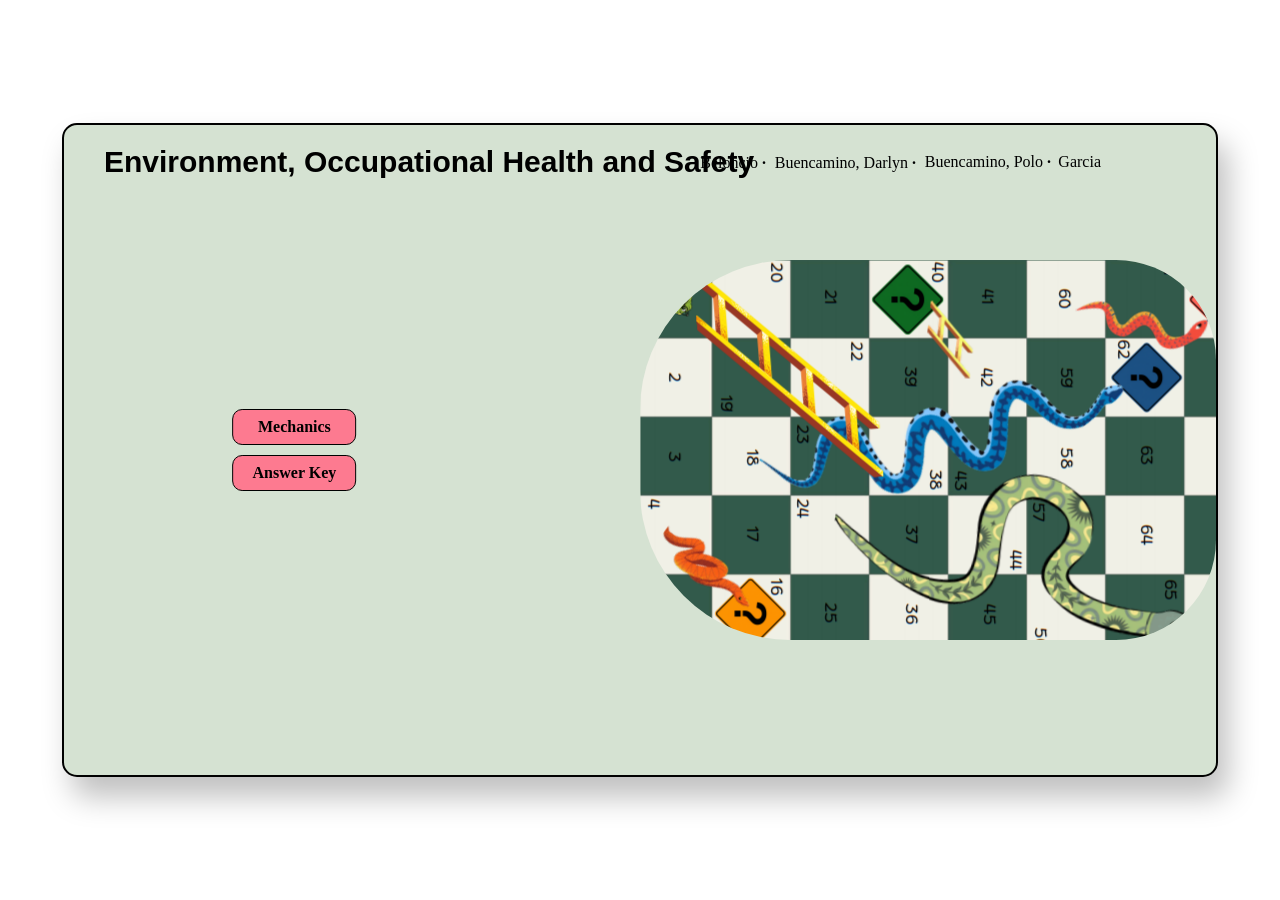
==== index.html @ 14db0fd2 "Add files via upload" ====
<!DOCTYPE html>
<html lang="en">
<head>
    <meta charset="UTF-8">
    <meta name="viewport" content="width=device-width, initial-scale=1.0">
    <title>Landing page</title>

    <link rel="stylesheet" href="landing-page-style.css">
</head>

<body>

    <div class="landing-box">

        <h1 class="subj-name">
            Environment, Occupational Health and Safety
        </h1>

        <P class="name1">
            Beloncio <b>&#183;</b>
        </P>

        <p class="name2">
            Buencamino, Darlyn <b>&#183;</b>
        </p>
        <p class="name3">
            Buencamino, Polo <b>&#183;</b>
        </p>
        <p class="name4">
            Garcia
        </p>

        <div class="image">
            <img src="images/snake-ladder-pic.png" alt="bg-pic">
        </div>

        <div class="buttons">

            <a href="mechanics-page.html" class="mechanics-button">
                Mechanics
            </a>

            <a href="answer-key.html" class="answer-key-button">
                Answer Key
            </a>

        </div>

    </div>

</body>
</html>
---- landing-page-style.css ----
body {
    display: flex;
    align-items: center;
    justify-content: center;
    min-height: 100vh;
    margin: 0;
}

.landing-box {
    width: 90%;
    max-width: 1300px;
    height: 650px;

    margin: 20px auto;

    background-color: rgb(213, 226, 210);

    border: 2px solid black;
    border-radius: 15px;

    box-shadow: 10px 20px 30px rgba(0, 0, 0, .25);

    position: relative;
}

.subj-name {
    text-align: left;
    margin-left: 40px;

    font-family: Arial;
    font-size: 30px;
}

.name1 {
    text-align: right;
    margin-right: 450px;
    margin-top: -45px;
}
.name2 {
    text-align: right;
    margin-right: 300px;
    margin-top: -34.5px;
}
.name3 {
    text-align: right;
    margin-right: 165px;
    margin-top: -34.5px;
}
.name4 {
    text-align: right;
    margin-right: 115px;
    margin-top: -34.5px;
}

.image {
    position: absolute;

    height: 380px;
    width: 50%;
    border: none;
    border-radius: 150px;
    border-right: none;
    border-top-right-radius: 100px;
    border-bottom-right-radius: 100px;

    left: 10;
    right: 0;
    top: 50%;

    transform: translateY(-50%);

    overflow: hidden;

}

/* BUTTONS */

.buttons {
    position: absolute;

    top: 50%;
    left: 20%;

    transform: translate(-50%, -50%);

    display: flex;
    flex-direction: column;
    gap: 10px;
}

.mechanics-button,
.answer-key-button {
    display: block;

    background-color: rgb(253, 122, 144);

    padding: 8px 19px;

    border: 1px solid black;
    border-radius: 10px;

    font-weight: bold;

    cursor: pointer;

    text-decoration: none;
    color: black;

    text-align: center;

    transition: background-color .5s;
}

.mechanics-button:hover,
.answer-key-button:hover {
    background-color: pink;
}

@media (max-width: 600px) {

    .landing-box {
        width: 90%;
        height: 80vh;
    }

    .subj-name {
        font-size: 24px;
        margin-left: 15px;
        margin-right: 15px;
        text-align: center;
    }

    .buttons {
        left: 25%;
    }

    .mechanics-button,
    .answer-key-button {
        width: 120px;
    }
}
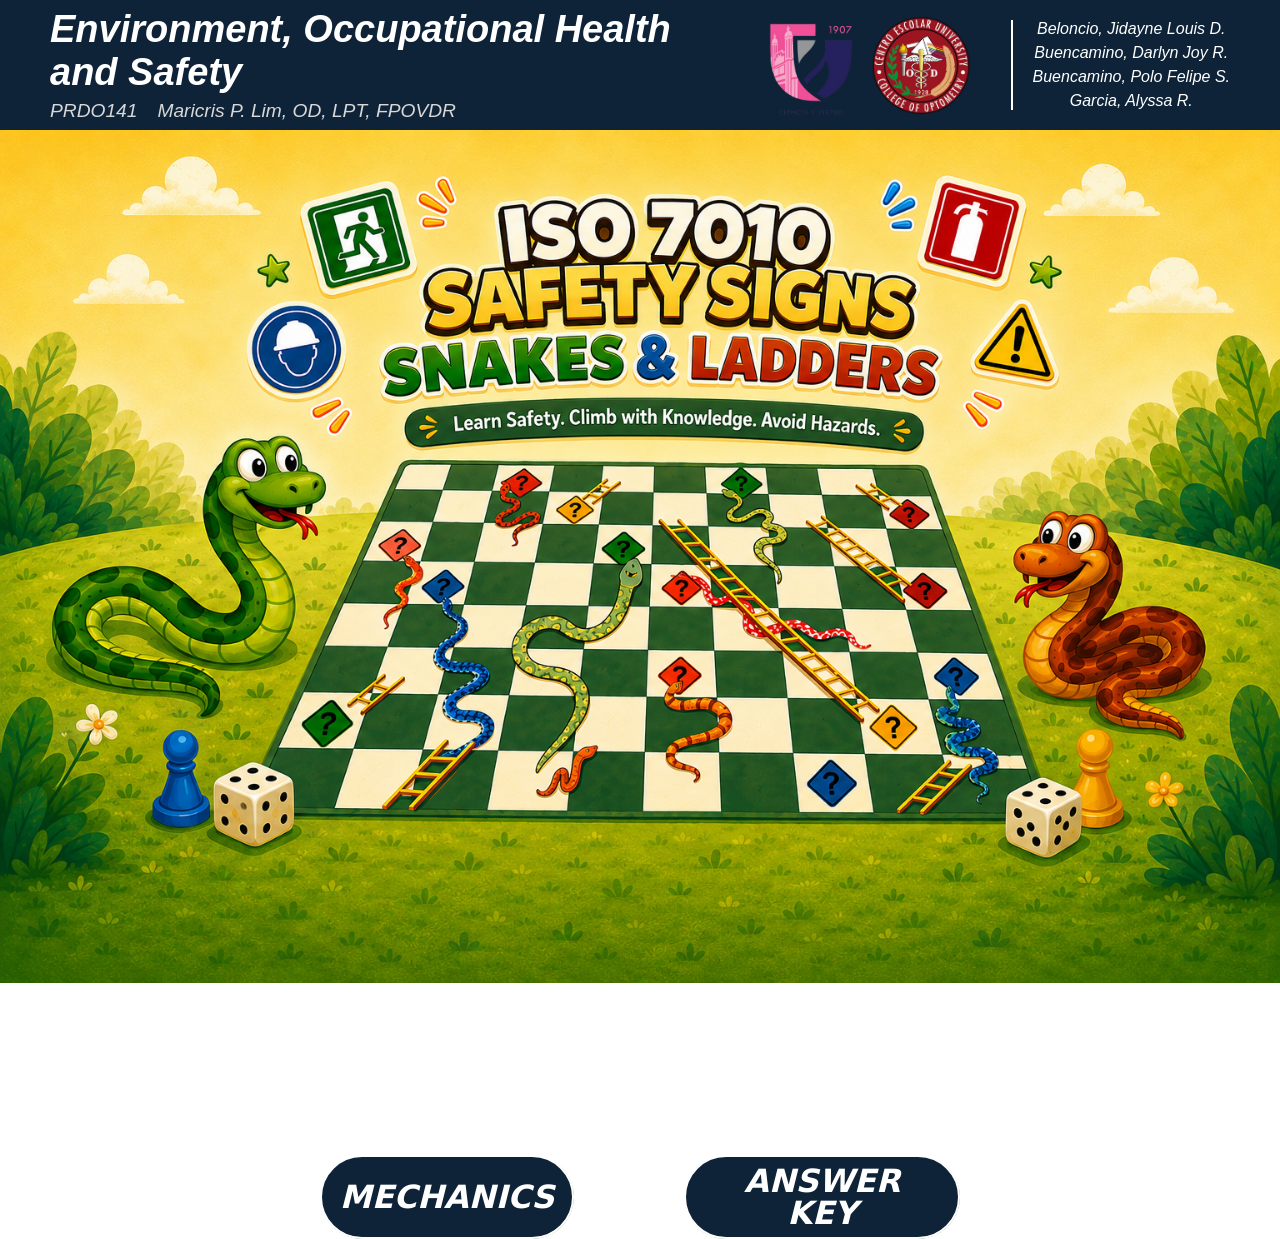
==== commit e9aff378: "Add files via upload" ====
--- a/index.html
+++ b/index.html
@@ -9,44 +9,51 @@
 </head>
 
 <body>
+    
+    <header class="header">
+        
+        <div class="subject">
+            <h1>Environment, Occupational Health and Safety</h1>
 
-    <div class="landing-box">
+            <div class="subject-info">
+                 <p>PRDO141</p>
+                    <p class="prof-name">Maricris P. Lim, OD, LPT, FPOVDR</p>
+            </div>
+        </div>
+        <div class="logos">
+            <img src="images/ceu-logo.png" alt="CEU Logo">
+            <img src="images/opto-logo.png" alt="Optometry Logo">
+        </div>
+    
 
-        <h1 class="subj-name">
-            Environment, Occupational Health and Safety
-        </h1>
+    <div class="divider"></div>
 
-        <P class="name1">
-            Beloncio <b>&#183;</b>
-        </P>
+    <div class="students">
+        <p>Beloncio, Jidayne Louis D.</p>
+        <p>Buencamino, Darlyn Joy R.</p>
+        <p>Buencamino, Polo Felipe S.</p>
+        <p>Garcia, Alyssa R.</p>
+    </div>
 
-        <p class="name2">
-            Buencamino, Darlyn <b>&#183;</b>
-        </p>
-        <p class="name3">
-            Buencamino, Polo <b>&#183;</b>
-        </p>
-        <p class="name4">
-            Garcia
-        </p>
+    
+</header>
 
-        <div class="image">
-            <img src="images/snake-ladder-pic.png" alt="bg-pic">
+    <div class="bg-image">
+        <img src="images/final4-bg.png" alt="background">
+        
+        <div class="buttons">
+    
+            <a href="mechanics-page.html" class="mechanics-button">
+                    Mechanics
+            </a>
+    
+            <a href="answer-key.html" class="answer-key-button">
+                    Answer Key
+            </a>
+    
         </div>
+    </div>
 
-        <div class="buttons">
-
-            <a href="mechanics-page.html" class="mechanics-button">
-                Mechanics
-            </a>
-
-            <a href="answer-key.html" class="answer-key-button">
-                Answer Key
-            </a>
-
-        </div>
-
-    </div>
 
 </body>
 </html>
--- a/landing-page-style.css
+++ b/landing-page-style.css
@@ -1,141 +1,419 @@
-body {
+*{
+    margin:0;
+    padding:0;
+    box-sizing:border-box;
+    font-family:Arial;
+    font-style: oblique;
+}
+
+.header{
+    display:flex;
+    align-items:center;
+    justify-content:space-between;
+    background:#0f2338;
+    color:white;
+    padding:8px 50px;
+}
+
+.subject{
+    flex:1;
+    font-size: 19px;
+}
+
+.logos{
     display: flex;
     align-items: center;
+    gap: 10px;
+    margin: 0 20px; /* space on both sides */
+}
+
+.logos img{
+    width: 100px;
+    height: 100px;
+    object-fit: contain;
+}
+
+.divider{
+    width: 2px;
+    height: 90px;
+    background: white;
+    margin: 0 20px;
+    flex-shrink: 0;
+}
+.students{
+    text-align:center;
+}
+
+.subject-info{
+    display: flex;
+    align-items: center;
+    gap: 20px; /* Space between PRDO141 and professor */
+    margin-top: 6px;
+}
+
+.subject-info p{
+    margin: 0;
+    font-size: clamp(0.9rem, 1.5vw, 1.2rem);
+    color: #d8d8d8;
+}
+
+.prof-name{
+    color: #d8d8d8;
+}
+
+.students p{
+    margin:6px 0;
+    font-size:1rem;
+}
+
+html,
+body{
+    margin: 0;
+    padding: 0;
+}
+
+.bg-image{
+    width: 100%;
+    display: flex;
     justify-content: center;
-    min-height: 100vh;
-    margin: 0;
-}
-
-.landing-box {
-    width: 90%;
-    max-width: 1300px;
-    height: 650px;
-
-    margin: 20px auto;
-
-    background-color: rgb(213, 226, 210);
-
-    border: 2px solid black;
-    border-radius: 15px;
-
-    box-shadow: 10px 20px 30px rgba(0, 0, 0, .25);
-
-    position: relative;
-}
-
-.subj-name {
-    text-align: left;
-    margin-left: 40px;
-
-    font-family: Arial;
-    font-size: 30px;
-}
-
-.name1 {
-    text-align: right;
-    margin-right: 450px;
-    margin-top: -45px;
-}
-.name2 {
-    text-align: right;
-    margin-right: 300px;
-    margin-top: -34.5px;
-}
-.name3 {
-    text-align: right;
-    margin-right: 165px;
-    margin-top: -34.5px;
-}
-.name4 {
-    text-align: right;
-    margin-right: 115px;
-    margin-top: -34.5px;
-}
-
-.image {
+    align-items: center;
+}
+
+.bg-image img{
+    width: 100%;
+    height: auto;      /* Keeps the image's aspect ratio */
+    display: block;
+}
+
+.buttons {
+
     position: absolute;
-
-    height: 380px;
-    width: 50%;
-    border: none;
-    border-radius: 150px;
-    border-right: none;
-    border-top-right-radius: 100px;
-    border-bottom-right-radius: 100px;
-
-    left: 10;
-    right: 0;
-    top: 50%;
-
-    transform: translateY(-50%);
-
-    overflow: hidden;
-
-}
-
-/* BUTTONS */
-
-.buttons {
-    position: absolute;
-
-    top: 50%;
-    left: 20%;
-
+    top: 133%;                 /* Move buttons down */
+    left: 50%;                /* Center horizontally */
     transform: translate(-50%, -50%);
 
     display: flex;
-    flex-direction: column;
-    gap: 10px;
+    gap: 110px;
+}
+
+.mechanics-button {
+    
+    display: block;
+    
+    
+    background-color: #0f2338;
+    
+    padding: 8px 19px;
+    
+    border: 1px solid rgb(255, 255, 255);
+    border-radius: 10px;
+    
+    font-weight: bold;
+    font-size: 40px;
+    
+    cursor: pointer;
+    
+    text-decoration: none;
+    color: rgb(255, 255, 255);
+    
+    text-align: center;
+    
+    box-shadow: 10px 10px 10px rgba(77, 131, 49, 0.8);
+    
+    transition: opacity .5s;
 }
 
 .mechanics-button,
+.mechanics-button *,
+.mechanics-button :after,
+.mechanics-button :before,
+.mechanics-button:after,
+.mechanics-button:before {
+  border: 0 solid;
+  box-sizing: border-box;
+}
+.mechanics-button {
+  -webkit-tap-highlight-color: transparent;
+  -webkit-appearance: button;
+  background-color: #0f2338;
+  background-image: none;
+  color: #fff;
+  cursor: pointer;
+  font-family: ui-sans-serif, system-ui, -apple-system, BlinkMacSystemFont,
+    Segoe UI, Roboto, Helvetica Neue, Arial, Noto Sans, sans-serif,
+    Apple Color Emoji, Segoe UI Emoji, Segoe UI Symbol, Noto Color Emoji;
+  font-size: 100%;
+  font-weight: 900;
+  line-height: 1.5;
+  text-align: center;
+  margin: 0;
+  -webkit-mask-image: -webkit-radial-gradient(#000, #ffffff);
+  padding: 0;
+  text-transform: uppercase;
+}
+.mechanics-button:disabled {
+  cursor: default;
+}
+.mechanics-button:-moz-focusring {
+  outline: auto;
+}
+.mechanics-button svg {
+  display: block;
+  vertical-align: middle;
+}
+.mechanics-button [hidden] {
+  display: none;
+}
+.mechanics-button {
+  display: flex;
+  justify-content: center;
+  align-items: center;
+
+  border-radius: 99rem;
+  border-width: 2px;
+  overflow: hidden;
+  position: relative;
+
+  padding: 8px 24px; /* Makes the button thinner */
+  font-size: 32px;   /* Adjust text size */
+  font-weight: 900;
+  line-height: 1;
+
+  text-align: center;
+}
+.mechanics-button span {
+  mix-blend-mode: difference;
+}
+.mechanics-button:after,
+.mechanics-button:before {
+  --tilt: 1.2rem;
+  background: #146930;
+  -webkit-clip-path: polygon(
+    0 0,
+    calc(100% - var(--tilt)) 0,
+    100% 100%,
+    0 100%
+  );
+  clip-path: polygon(0 0, calc(100% - var(--tilt)) 0, 100% 100%, 0 100%);
+  content: "";
+  display: block;
+  height: 100%;
+  left: calc(-100% - var(--tilt));
+  position: absolute;
+  top: 0;
+  transform: translateX(var(--progress, 0));
+  transition: transform 0.2s ease;
+  width: calc(100% + var(--tilt));
+}
+.mechanics-button:after {
+  left: 100%;
+  transform: translateX(var(--progress, 0)) rotate(180deg);
+  z-index: -1;
+}
+.mechanics-button:hover:before {
+  --progress: 100%;
+}
+.mechanics-button:hover:after {
+  --progress: -100%;
+}
+
 .answer-key-button {
     display: block;
-
-    background-color: rgb(253, 122, 144);
-
+    
+    background-color: rgb(77, 131, 49);
+    
     padding: 8px 19px;
-
-    border: 1px solid black;
+    
+    border: 1px solid rgb(255, 255, 255);
     border-radius: 10px;
-
+    
     font-weight: bold;
-
+    font-size: 40px;
+    
     cursor: pointer;
-
+    
     text-decoration: none;
-    color: black;
-
+    color: rgb(255, 255, 255);
+    
     text-align: center;
-
-    transition: background-color .5s;
-}
-
-.mechanics-button:hover,
-.answer-key-button:hover {
-    background-color: pink;
-}
-
-@media (max-width: 600px) {
-
-    .landing-box {
+    
+    box-shadow: 10px 10px 10px rgba(77, 131, 49, 0.8);
+    
+    transition: opacity .5s;
+}
+
+.answer-key-button,
+.answer-key-button *,
+.answer-key-button :after,
+.answer-key-button :before,
+.answer-key-button:after,
+.answer-key-button:before {
+  border: 0 solid;
+  box-sizing: border-box;
+}
+.answer-key-button {
+  -webkit-tap-highlight-color: transparent;
+  -webkit-appearance: button;
+  background-color: #0f2338;
+  background-image: none;
+  color: #fff;
+  cursor: pointer;
+  font-family: ui-sans-serif, system-ui, -apple-system, BlinkMacSystemFont,
+    Segoe UI, Roboto, Helvetica Neue, Arial, Noto Sans, sans-serif,
+    Apple Color Emoji, Segoe UI Emoji, Segoe UI Symbol, Noto Color Emoji;
+  font-size: 100%;
+  font-weight: 900;
+  line-height: 1.5;
+  text-align: center;
+  margin: 0;
+  -webkit-mask-image: -webkit-radial-gradient(#000, #ffffff);
+  padding: 0;
+  text-transform: uppercase;
+}
+.answer-key-button:disabled {
+  cursor: default;
+}
+.answer-key-button:-moz-focusring {
+  outline: auto;
+}
+.answer-key-button svg {
+  display: block;
+  vertical-align: middle;
+}
+.answer-key-button [hidden] {
+  display: none;
+}
+.answer-key-button {
+  display: flex;
+  justify-content: center;
+  align-items: center;
+
+  border-radius: 99rem;
+  border-width: 2px;
+  overflow: hidden;
+  position: relative;
+
+  padding: 8px 24px; /* Makes the button thinner */
+  font-size: 32px;   /* Adjust text size */
+  font-weight: 900;
+  line-height: 1;
+
+  text-align: center;
+}
+.answer-key-button span {
+  mix-blend-mode: difference;
+}
+.answer-key-button:after,
+.answer-key-button:before {
+  --tilt: 1.2rem;
+  background: #146930;
+  -webkit-clip-path: polygon(
+    0 0,
+    calc(100% - var(--tilt)) 0,
+    100% 100%,
+    0 100%
+  );
+  clip-path: polygon(0 0, calc(100% - var(--tilt)) 0, 100% 100%, 0 100%);
+  content: "";
+  display: block;
+  height: 100%;
+  left: calc(-100% - var(--tilt));
+  position: absolute;
+  top: 0;
+  transform: translateX(var(--progress, 0));
+  transition: transform 0.2s ease;
+  width: calc(100% + var(--tilt));
+}
+.answer-key-button:after {
+  left: 100%;
+  transform: translateX(var(--progress, 0)) rotate(180deg);
+  z-index: -1;
+}
+.answer-key-button:hover:before {
+  --progress: 100%;
+}
+.answer-key-button:hover:after {
+  --progress: -100%;
+}
+
+
+
+/* Mobile */
+@media(max-width:768px){
+
+    .header{
+        flex-direction: column;
+        align-items: center;
+        text-align: center;
+        padding: 20px;
+        gap: 15px;
+    }
+
+    .subject{
+        flex: unset;
+        width: 100%;
+    }
+
+    .subject h1{
+        font-size: 1.4rem;
+        line-height: 1.3;
+    }
+
+    .subject-info{
+        flex-direction: column;
+        gap: 5px;
+        margin-top: 10px;
+    }
+
+    .logos{
+        margin: 0;
+        justify-content: center;
+    }
+
+    .logos img{
+        width: 70px;
+        height: 70px;
+    }
+
+    .divider{
+        width: 80%;
+        height: 2px;
+        margin: 10px 0;
+    }
+
+    .students{
+        text-align: center;
+    }
+
+    .students p{
+        font-size: 0.95rem;
+    }
+
+    .bg-image{
+        position: relative;
+    }
+
+    .bg-image img{
+        width: 100%;
+        height: auto;
+    }
+
+    .buttons{
+        position: absolute;
+        top: 75%;
+        left: 50%;
+        transform: translate(-50%, -50%);
+        flex-direction: column;
+        gap: 20px;
         width: 90%;
-        height: 80vh;
-    }
-
-    .subj-name {
-        font-size: 24px;
-        margin-left: 15px;
-        margin-right: 15px;
-        text-align: center;
-    }
-
-    .buttons {
-        left: 25%;
+        align-items: center;
     }
 
     .mechanics-button,
-    .answer-key-button {
-        width: 120px;
-    }
+    .answer-key-button{
+        width: 220px;
+        font-size: 1.1rem;
+        padding: 12px 20px;
+    }
+
 }
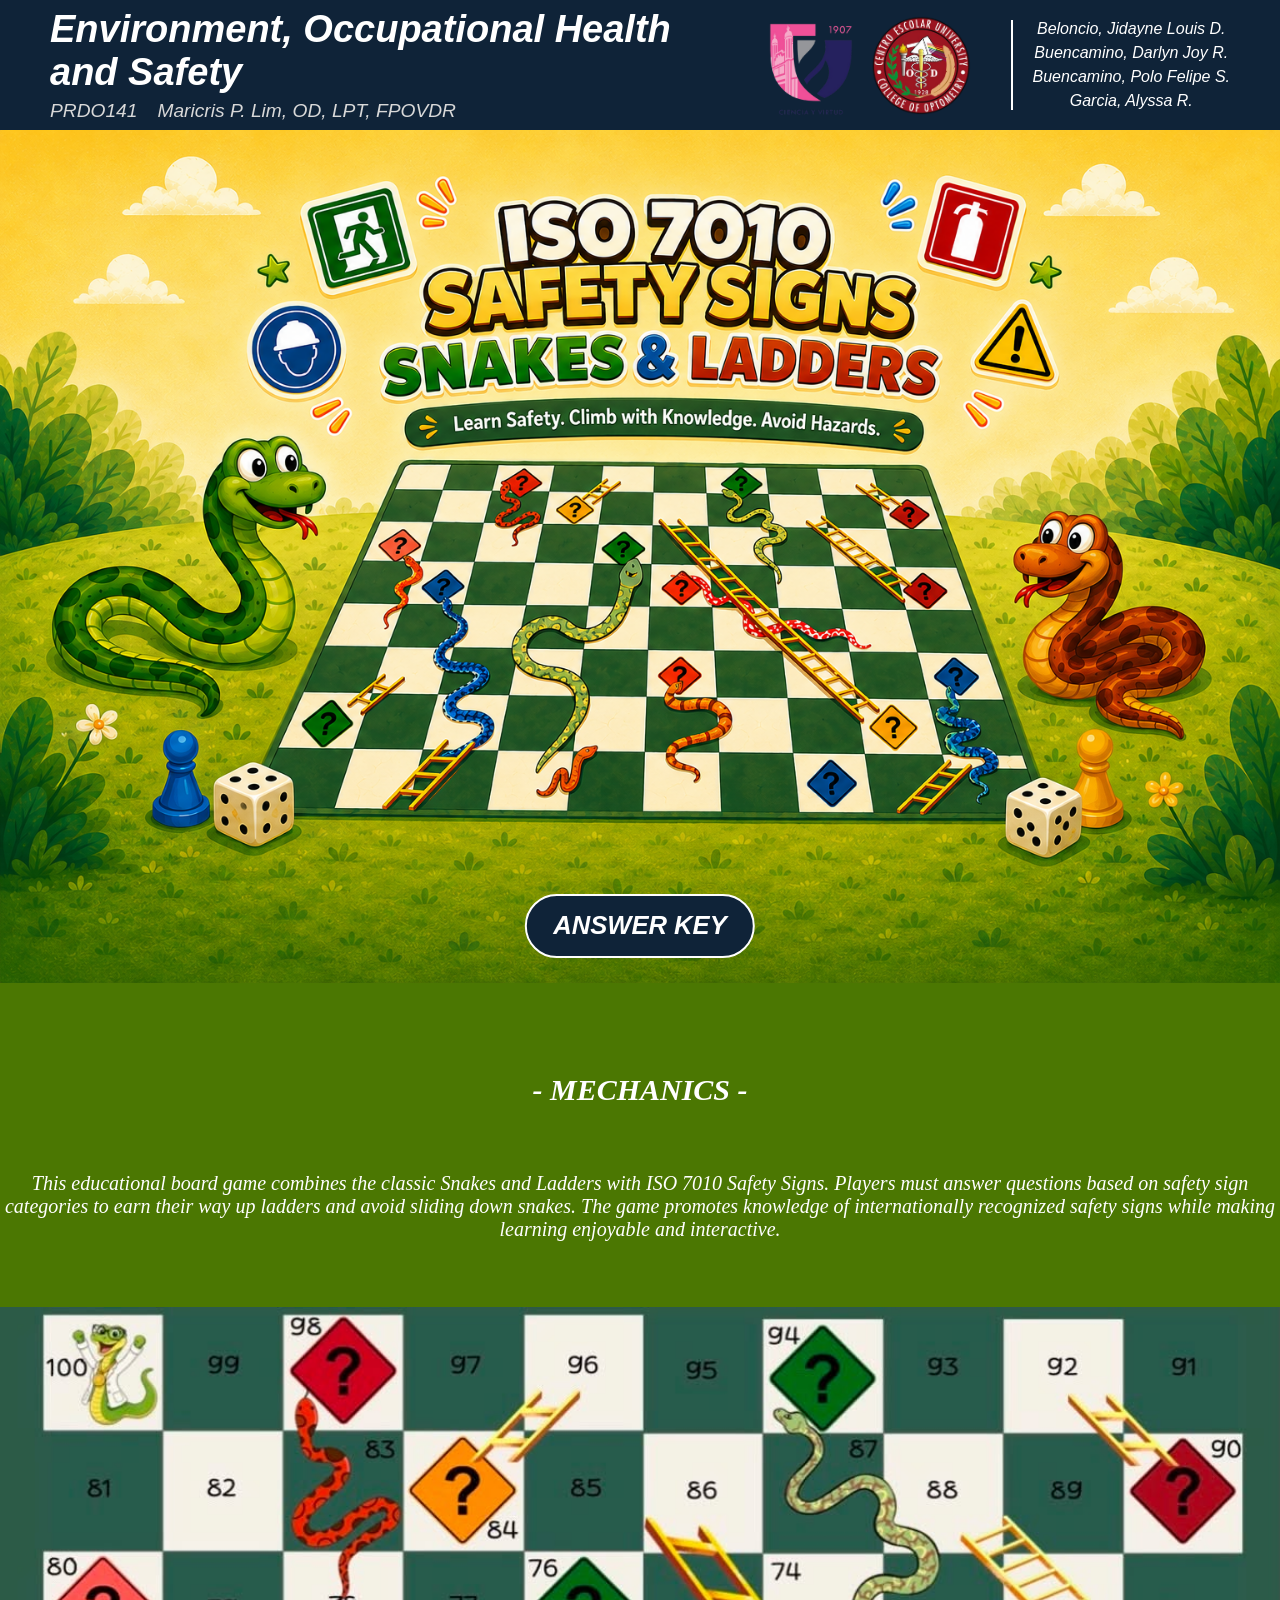
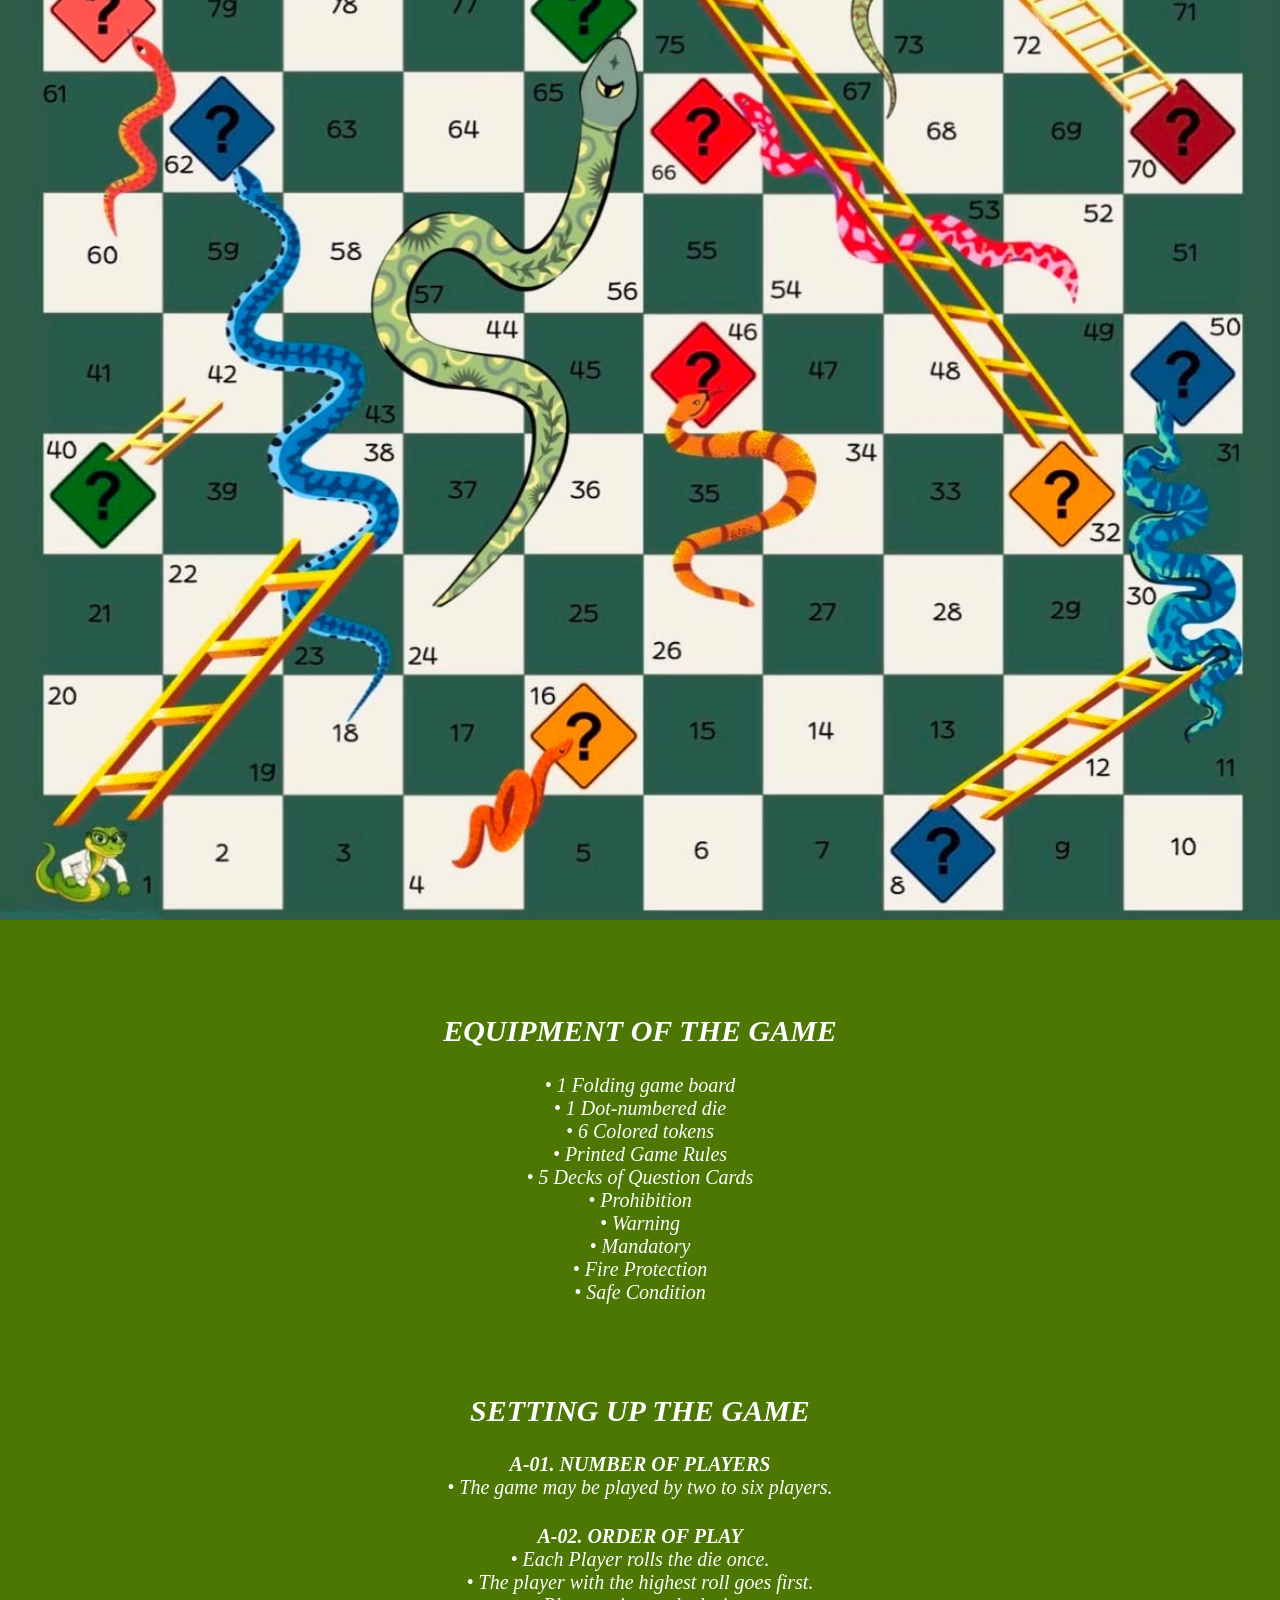
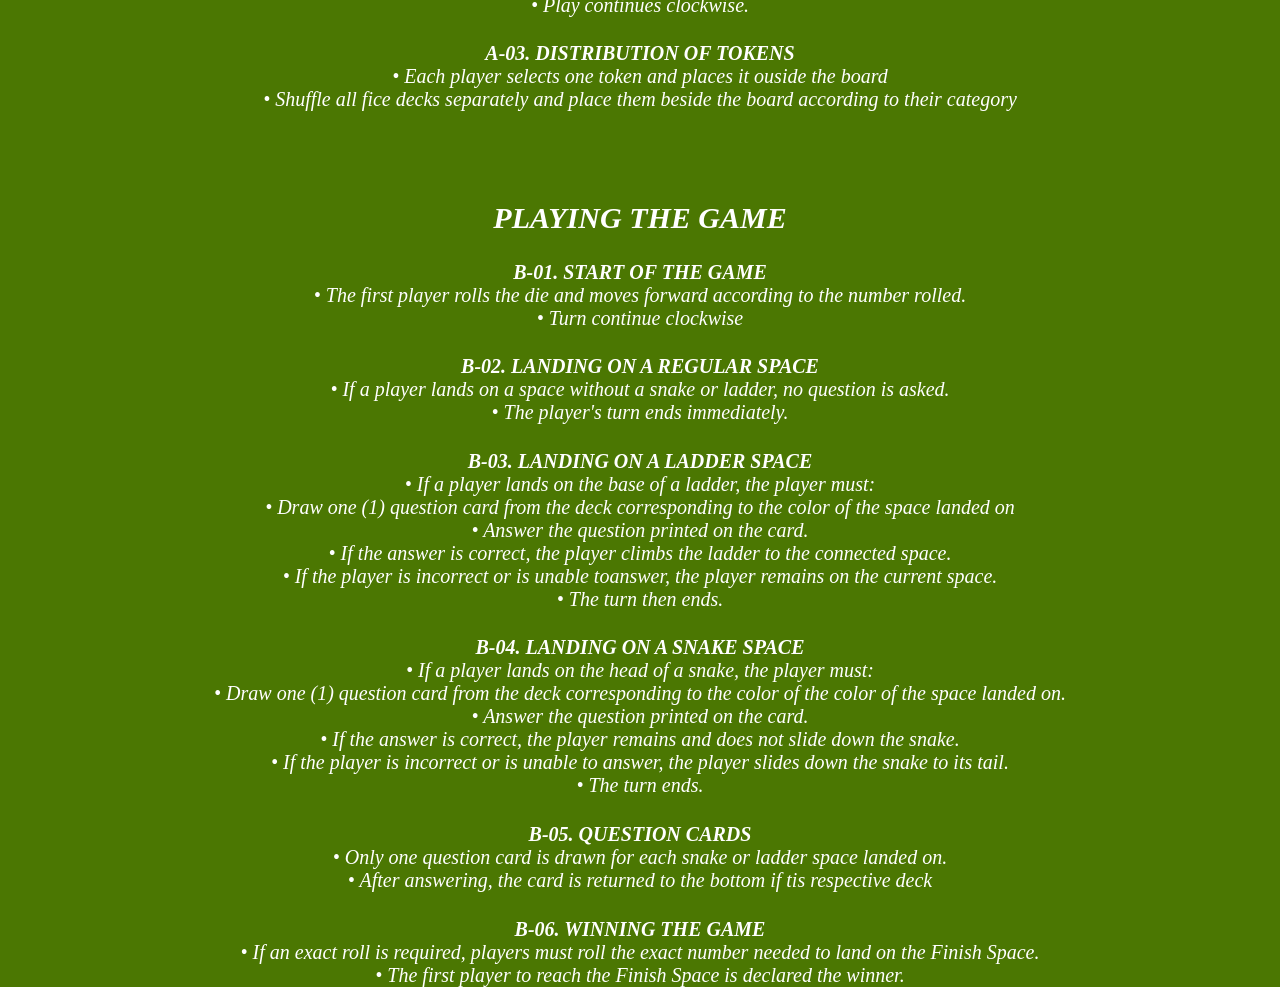
==== commit df5eac50: "Add files via upload" ====
--- a/index.html
+++ b/index.html
@@ -43,17 +43,124 @@
         
         <div class="buttons">
     
-            <a href="mechanics-page.html" class="mechanics-button">
-                    Mechanics
-            </a>
-    
-            <a href="answer-key.html" class="answer-key-button">
+            <a href="pdf/pdf.pdf" class="answer-key-button">
                     Answer Key
             </a>
     
         </div>
     </div>
 
+    <div class="mechanics-txt">
+        <h2>- MECHANICS -</h2>
+        <p class="mech-description">
+            This educational board game combines the classic Snakes and Ladders with ISO 7010 Safety Signs. Players must answer questions based on safety sign categories to earn their way up ladders and avoid sliding down snakes. The game promotes knowledge of internationally recognized safety signs while making learning enjoyable and interactive.
+        </p>
+        <img src="images/board-pic.jpg" alt="board" class="board-img">
+        </div>
+
+        <div class="equipment">
+
+        <h2 class="equip">EQUIPMENT OF THE GAME</h2>
+        <ul>
+            <li>&bull; 1 Folding game board</li>
+            <li>&bull; 1 Dot-numbered die</li>
+            <li>&bull; 6 Colored tokens</li>
+            <li>&bull; Printed Game Rules</li>
+            <li>&bull; 5 Decks of Question Cards</li>
+            <li>&bull; Prohibition</li>
+            <li>&bull; Warning</li>
+            <li>&bull; Mandatory</li>
+            <li>&bull; Fire Protection</li>
+            <li>&bull; Safe Condition</li>
+        </ul>
+        </div>
+        <!-- space -->
+        <div class="setting">
+        <h2 class="set">SETTING UP THE GAME</h2>
+        <b>A-01. NUMBER OF PLAYERS</b>
+        <P>&bull; The game may be played by two to six players.</P>
+        <p></p>
+        <b>A-02. ORDER OF PLAY</b>
+        <P>&bull; Each Player rolls the die once.</P>
+        <p>&bull; The player with the highest roll goes first.</p>
+        <p>&bull; Play continues clockwise.</p>
+        <p></p>
+        <b>A-03. DISTRIBUTION OF TOKENS</b>
+        <p>&bull; Each player selects one token and places it ouside the board</p>
+        <p>&bull; Shuffle all fice decks separately and place them beside the board according to their category</p>
+
+        </div>
+        <!-- space -->
+         <div class="playing">
+         <h2 class="play">PLAYING THE GAME</h2>
+         <b>B-01. START OF THE GAME</b>
+         <ol>
+            <li>&bull; The first player rolls the die and moves forward according 
+                to the number rolled.
+            </li>
+            <li>&bull; Turn continue clockwise</li>
+         </ol>
+         <p></p>
+         <b>B-02. LANDING ON A REGULAR SPACE</b>
+         <ol>
+            <li>&bull; If a player lands on a space without a snake or ladder, 
+                no question is asked.
+            </li>
+            <li>&bull; The player's turn ends immediately.</li>
+         </ol>
+         <p></p>
+         <b>B-03. LANDING ON A LADDER SPACE</b>
+         <ol>
+            <li>&bull; If a player lands on the base of a ladder, the player must:</li>
+            <li>&bull; Draw one (1) question card from the deck corresponding to the 
+                color of the space landed on
+            </li>
+            <li>&bull; Answer the question printed on the card.</li>
+            <li>&bull; If the answer is correct, the player climbs the ladder to the 
+                connected space.
+            </li>
+            <li>
+                &bull; If the player is incorrect or is unable toanswer, the player remains on 
+                the current space.
+            </li>
+            <li>&bull; The turn then ends.</li>
+         </ol>
+         <b>B-04. LANDING ON A SNAKE SPACE</b>
+         <ol>
+            <li>&bull; If a player lands on the head of a snake, the player must: </li>
+            <li>&bull; Draw one (1) question card from the deck corresponding to the color of the 
+                color of the space landed on.
+            </li>
+            <li>&bull; Answer the question printed on the card.</li>
+            <li>&bull; If the answer is correct, the player remains and does not slide 
+                down the snake.
+            </li>
+            <li>&bull; If the player is incorrect or is unable to answer, the player 
+                slides down the snake to its tail.
+            </li>
+            <li>&bull; The turn ends.</li>
+         </ol>
+         <b>B-05. QUESTION CARDS</b>
+         <ol>
+            <li>&bull; Only one question card is drawn for each snake or ladder 
+                space landed on.
+            </li>
+            <li>&bull; After answering, the card is returned to the bottom if tis respective deck</li>
+
+         </ol>
+         <b>B-06. WINNING THE GAME</b>
+         <ol>
+            <li>
+                &bull; If an exact roll is required, players must roll the exact number needed to land 
+            on the Finish Space.
+            </li>
+            <li>
+                &bull; The first player to reach the Finish Space is declared the winner.
+            </li>
+         </ol>
+
+    </div>
+
 
 </body>
 </html>
--- a/landing-page-style.css
+++ b/landing-page-style.css
@@ -1,419 +1,387 @@
-*{
+* {
+    margin: 0;
+    padding: 0;
+    box-sizing: border-box;
+    font-family: Arial;
+    font-style: oblique;
+}
+
+html,
+body{
     margin:0;
     padding:0;
-    box-sizing:border-box;
-    font-family:Arial;
-    font-style: oblique;
-}
-
-.header{
-    display:flex;
-    align-items:center;
-    justify-content:space-between;
-    background:#0f2338;
-    color:white;
-    padding:8px 50px;
-}
-
-.subject{
-    flex:1;
+    background:#4b7702; /* Green similar to the bottom of your image */
+
+}
+
+.header {
+    display: flex;
+    align-items: center;
+    justify-content: space-between;
+    background: #0f2338;
+    color: white;
+    padding: 8px 50px;
+}
+
+.subject {
+    flex: 1;
     font-size: 19px;
 }
 
-.logos{
+.logos {
     display: flex;
     align-items: center;
     gap: 10px;
-    margin: 0 20px; /* space on both sides */
-}
-
-.logos img{
+    margin: 0 20px;
+}
+
+.logos img {
     width: 100px;
     height: 100px;
     object-fit: contain;
 }
 
-.divider{
+.divider {
     width: 2px;
     height: 90px;
     background: white;
     margin: 0 20px;
     flex-shrink: 0;
 }
-.students{
-    text-align:center;
-}
-
-.subject-info{
-    display: flex;
-    align-items: center;
-    gap: 20px; /* Space between PRDO141 and professor */
+
+.students {
+    text-align: center;
+}
+
+.subject-info {
+    display: flex;
+    align-items: center;
+    gap: 20px;
     margin-top: 6px;
 }
 
-.subject-info p{
+.subject-info p {
     margin: 0;
     font-size: clamp(0.9rem, 1.5vw, 1.2rem);
     color: #d8d8d8;
 }
 
-.prof-name{
+.prof-name {
     color: #d8d8d8;
 }
 
-.students p{
-    margin:6px 0;
-    font-size:1rem;
+.students p {
+    margin: 6px 0;
+    font-size: 1rem;
 }
 
 html,
-body{
+body {
     margin: 0;
     padding: 0;
 }
 
-.bg-image{
+.bg-image {
+    position: relative;
     width: 100%;
+}
+
+.bg-image img {
+    width: 100%;
+    height: auto;
+    display: block;
+}
+
+.buttons, .return-button {
+    position: absolute;
+    bottom: 3%;
+    left: 50%;
+    transform: translateX(-50%);
     display: flex;
     justify-content: center;
     align-items: center;
-}
-
-.bg-image img{
-    width: 100%;
-    height: auto;      /* Keeps the image's aspect ratio */
-    display: block;
-}
-
-.buttons {
-
+    gap: clamp(20px, 4vw, 110px);
+    width: fit-content;
+}
+
+/* ===========================
+   BOTH BUTTONS
+=========================== */
+
+.return-button,
+.answer-key-button {
+    display: flex;
+    justify-content: center;
+    align-items: center;
+    position: relative;
+    overflow: hidden;
+    background: #0f2338;
+    color: #fff;
+    text-decoration: none;
+    text-transform: uppercase;
+    border: 2px solid #fff;
+    border-radius: 999px;
+    width: clamp(180px, 18vw, 280px);
+    height: clamp(52px, 5vw, 70px);
+    padding: 0 18px;
+    font-family: Arial, sans-serif;
+    font-size: clamp(1rem, 2vw, 2rem);
+    font-weight: 900;
+    line-height: 1;
+    cursor: pointer;
+    white-space: nowrap;
+    transition: 0.2s;
+}
+
+.return-button span,
+.answer-key-button span {
+    mix-blend-mode: difference;
+}
+
+/* ===========================
+   BUTTON ANIMATION
+=========================== */
+
+.return-button::before,
+.return-button::after,
+.answer-key-button::before,
+.answer-key-button::after {
+    --tilt: 1.2rem;
+    content: "";
     position: absolute;
-    top: 133%;                 /* Move buttons down */
-    left: 50%;                /* Center horizontally */
-    transform: translate(-50%, -50%);
-
-    display: flex;
-    gap: 110px;
-}
-
-.mechanics-button {
-    
-    display: block;
-    
-    
-    background-color: #0f2338;
-    
-    padding: 8px 19px;
-    
-    border: 1px solid rgb(255, 255, 255);
-    border-radius: 10px;
-    
-    font-weight: bold;
-    font-size: 40px;
-    
-    cursor: pointer;
-    
-    text-decoration: none;
-    color: rgb(255, 255, 255);
-    
-    text-align: center;
-    
-    box-shadow: 10px 10px 10px rgba(77, 131, 49, 0.8);
-    
-    transition: opacity .5s;
-}
-
-.mechanics-button,
-.mechanics-button *,
-.mechanics-button :after,
-.mechanics-button :before,
-.mechanics-button:after,
-.mechanics-button:before {
-  border: 0 solid;
-  box-sizing: border-box;
-}
-.mechanics-button {
-  -webkit-tap-highlight-color: transparent;
-  -webkit-appearance: button;
-  background-color: #0f2338;
-  background-image: none;
-  color: #fff;
-  cursor: pointer;
-  font-family: ui-sans-serif, system-ui, -apple-system, BlinkMacSystemFont,
-    Segoe UI, Roboto, Helvetica Neue, Arial, Noto Sans, sans-serif,
-    Apple Color Emoji, Segoe UI Emoji, Segoe UI Symbol, Noto Color Emoji;
-  font-size: 100%;
-  font-weight: 900;
-  line-height: 1.5;
+    top: 0;
+    left: calc(-100% - var(--tilt));
+    width: calc(100% + var(--tilt));
+    height: 100%;
+    background: #146930;
+    clip-path: polygon(
+        0 0,
+        calc(100% - var(--tilt)) 0,
+        100% 100%,
+        0 100%
+    );
+    transform: translateX(var(--progress, 0));
+    transition: transform 0.2s ease;
+}
+
+.return-button::after,
+.answer-key-button::after {
+    left: 100%;
+    transform: translateX(var(--progress, 0)) rotate(180deg);
+    z-index: -1;
+}
+
+.return-button:hover::before,
+.answer-key-button:hover::before {
+    --progress: 100%;
+}
+
+.return-button:hover::after,
+.answer-key-button:hover::after {
+    --progress: -100%;
+}
+
+.mechanics-txt,
+.equipment,
+.setting,
+.playing {
+  margin-top: 7%;
+  color: white;
   text-align: center;
-  margin: 0;
-  -webkit-mask-image: -webkit-radial-gradient(#000, #ffffff);
-  padding: 0;
-  text-transform: uppercase;
-}
-.mechanics-button:disabled {
-  cursor: default;
-}
-.mechanics-button:-moz-focusring {
-  outline: auto;
-}
-.mechanics-button svg {
+  font-size: 20px;
+}
+
+.equip, .set, .play{
+  margin-bottom: 2%;
+}
+
+.mech-description{
+  display: grid;
+  place-items: center; /* Centers both horizontally and vertically */
+  height: 200px;
+}
+
+.board-img {
+  position: relative;
+  width: 100%;
+}
+
+.board-img img {
+  width: 100%;
+  height: auto;
   display: block;
-  vertical-align: middle;
-}
-.mechanics-button [hidden] {
-  display: none;
-}
-.mechanics-button {
-  display: flex;
-  justify-content: center;
-  align-items: center;
-
-  border-radius: 99rem;
-  border-width: 2px;
-  overflow: hidden;
-  position: relative;
-
-  padding: 8px 24px; /* Makes the button thinner */
-  font-size: 32px;   /* Adjust text size */
-  font-weight: 900;
-  line-height: 1;
-
+}
+b {
+  display: block;
+  margin-top: 2%;
+}
+
+.mechanics-txt,
+.mechanics-txt *,
+.equipment,
+.equipment *,
+.setting,
+.setting *,
+.playing,
+.playing * {
+    font-family: "Times New Roman", Times, serif !important;
+}
+
+.answer-key-tab, .prohibition, .fire, .warning-card, .mandatory, .Safe{
+  margin-top: 7%;
+  color: white;
   text-align: center;
-}
-.mechanics-button span {
-  mix-blend-mode: difference;
-}
-.mechanics-button:after,
-.mechanics-button:before {
-  --tilt: 1.2rem;
-  background: #146930;
-  -webkit-clip-path: polygon(
-    0 0,
-    calc(100% - var(--tilt)) 0,
-    100% 100%,
-    0 100%
-  );
-  clip-path: polygon(0 0, calc(100% - var(--tilt)) 0, 100% 100%, 0 100%);
-  content: "";
-  display: block;
-  height: 100%;
-  left: calc(-100% - var(--tilt));
-  position: absolute;
-  top: 0;
-  transform: translateX(var(--progress, 0));
-  transition: transform 0.2s ease;
-  width: calc(100% + var(--tilt));
-}
-.mechanics-button:after {
-  left: 100%;
-  transform: translateX(var(--progress, 0)) rotate(180deg);
-  z-index: -1;
-}
-.mechanics-button:hover:before {
-  --progress: 100%;
-}
-.mechanics-button:hover:after {
-  --progress: -100%;
-}
-
-.answer-key-button {
-    display: block;
-    
-    background-color: rgb(77, 131, 49);
-    
-    padding: 8px 19px;
-    
-    border: 1px solid rgb(255, 255, 255);
-    border-radius: 10px;
-    
-    font-weight: bold;
-    font-size: 40px;
-    
-    cursor: pointer;
-    
-    text-decoration: none;
-    color: rgb(255, 255, 255);
-    
-    text-align: center;
-    
-    box-shadow: 10px 10px 10px rgba(77, 131, 49, 0.8);
-    
-    transition: opacity .5s;
-}
-
-.answer-key-button,
-.answer-key-button *,
-.answer-key-button :after,
-.answer-key-button :before,
-.answer-key-button:after,
-.answer-key-button:before {
-  border: 0 solid;
-  box-sizing: border-box;
-}
-.answer-key-button {
-  -webkit-tap-highlight-color: transparent;
-  -webkit-appearance: button;
-  background-color: #0f2338;
-  background-image: none;
-  color: #fff;
-  cursor: pointer;
-  font-family: ui-sans-serif, system-ui, -apple-system, BlinkMacSystemFont,
-    Segoe UI, Roboto, Helvetica Neue, Arial, Noto Sans, sans-serif,
-    Apple Color Emoji, Segoe UI Emoji, Segoe UI Symbol, Noto Color Emoji;
-  font-size: 100%;
-  font-weight: 900;
-  line-height: 1.5;
-  text-align: center;
-  margin: 0;
-  -webkit-mask-image: -webkit-radial-gradient(#000, #ffffff);
-  padding: 0;
-  text-transform: uppercase;
-}
-.answer-key-button:disabled {
-  cursor: default;
-}
-.answer-key-button:-moz-focusring {
-  outline: auto;
-}
-.answer-key-button svg {
-  display: block;
-  vertical-align: middle;
-}
-.answer-key-button [hidden] {
-  display: none;
-}
-.answer-key-button {
-  display: flex;
-  justify-content: center;
-  align-items: center;
-
-  border-radius: 99rem;
-  border-width: 2px;
-  overflow: hidden;
-  position: relative;
-
-  padding: 8px 24px; /* Makes the button thinner */
-  font-size: 32px;   /* Adjust text size */
-  font-weight: 900;
-  line-height: 1;
-
-  text-align: center;
-}
-.answer-key-button span {
-  mix-blend-mode: difference;
-}
-.answer-key-button:after,
-.answer-key-button:before {
-  --tilt: 1.2rem;
-  background: #146930;
-  -webkit-clip-path: polygon(
-    0 0,
-    calc(100% - var(--tilt)) 0,
-    100% 100%,
-    0 100%
-  );
-  clip-path: polygon(0 0, calc(100% - var(--tilt)) 0, 100% 100%, 0 100%);
-  content: "";
-  display: block;
-  height: 100%;
-  left: calc(-100% - var(--tilt));
-  position: absolute;
-  top: 0;
-  transform: translateX(var(--progress, 0));
-  transition: transform 0.2s ease;
-  width: calc(100% + var(--tilt));
-}
-.answer-key-button:after {
-  left: 100%;
-  transform: translateX(var(--progress, 0)) rotate(180deg);
-  z-index: -1;
-}
-.answer-key-button:hover:before {
-  --progress: 100%;
-}
-.answer-key-button:hover:after {
-  --progress: -100%;
-}
-
-
-
-/* Mobile */
-@media(max-width:768px){
+  font-size: 20px;
+}
+.title-ans{
+  margin-bottom: 1%;
+}
+.question{
+  margin-top: 3%;
+}
+.ans-h1{
+  margin-bottom: 2%;
+}
+
+.prohibition,
+.warning-card,
+.mandatory,
+.fire,
+.Safe {
+    width: 30%;
+    margin: 1px auto;
+    line-height: 1.8;
+}
+
+.prohibition ol,
+.warning-card ol,
+.mandatory ol,
+.fire ol,
+.Safe ol {
+    padding-left: 30px;
+}
+
+.prohibition li,
+.warning-card li,
+.mandatory li,
+.fire li,
+.Safe li {
+    margin-bottom: 15px;
+}
+
+.prohibition ul,
+.mandatory ul {
+    margin-top: 10px;
+    margin-left: 20px;
+}
+
+.prohibition ul li,
+.mandatory ul li {
+    margin-bottom: 8px;
+}
+
+
+
+/* ==========================
+   TABLET
+========================== */
+
+@media (max-width: 1024px) {
 
     .header{
-        flex-direction: column;
+        display: flex;
         align-items: center;
-        text-align: center;
-        padding: 20px;
-        gap: 15px;
+        justify-content: space-between;
+        flex-wrap: nowrap;
+        padding: 8px 25px;
     }
 
     .subject{
-        flex: unset;
-        width: 100%;
+        flex: 1;
+        min-width: 0;
     }
 
     .subject h1{
-        font-size: 1.4rem;
-        line-height: 1.3;
+        font-size: clamp(1.3rem, 2vw, 2rem);
+        white-space: normal;
+    }
+
+    .subject-info p{
+        font-size: clamp(.75rem, 1.2vw, 1rem);
+    }
+
+    .logos{
+        gap: 8px;
+        margin: 0 15px;
+    }
+
+    .logos img{
+        width: 75px;
+        height: 75px;
+    }
+
+    .divider{
+        height: 70px;
+        margin: 0 15px;
+    }
+
+    .students p{
+        font-size: clamp(.75rem, 1vw, .95rem);
+    }
+}
+
+/* ==========================
+   MOBILE
+========================== */
+
+@media (max-width: 768px){
+
+    .header{
+        display: flex;
+        align-items: center;
+        justify-content: space-between;
+        flex-wrap: nowrap;
+        padding: 8px 10px;
+        gap: 10px;
+    }
+
+    .subject{
+        flex: 1;
+        min-width: 0;
+    }
+
+    .subject h1{
+        font-size: clamp(.9rem, 2.4vw, 1.4rem);
+        line-height: 1.2;
     }
 
     .subject-info{
-        flex-direction: column;
-        gap: 5px;
-        margin-top: 10px;
+        gap: 10px;
+        flex-wrap: nowrap;
+    }
+
+    .subject-info p{
+        font-size: clamp(.6rem, 1.8vw, .85rem);
     }
 
     .logos{
-        margin: 0;
-        justify-content: center;
+        gap: 6px;
+        margin: 0 8px;
     }
 
     .logos img{
-        width: 70px;
-        height: 70px;
+        width: 50px;
+        height: 50px;
     }
 
     .divider{
-        width: 80%;
-        height: 2px;
-        margin: 10px 0;
-    }
-
-    .students{
-        text-align: center;
+        width: 2px;
+        height: 50px;
+        margin: 0 8px;
     }
 
     .students p{
-        font-size: 0.95rem;
-    }
-
-    .bg-image{
-        position: relative;
-    }
-
-    .bg-image img{
-        width: 100%;
-        height: auto;
-    }
-
-    .buttons{
-        position: absolute;
-        top: 75%;
-        left: 50%;
-        transform: translate(-50%, -50%);
-        flex-direction: column;
-        gap: 20px;
-        width: 90%;
-        align-items: center;
-    }
-
-    .mechanics-button,
-    .answer-key-button{
-        width: 220px;
-        font-size: 1.1rem;
-        padding: 12px 20px;
-    }
-
+        font-size: clamp(.6rem, 1.6vw, .8rem);
+        margin: 2px 0;
+    }
 }
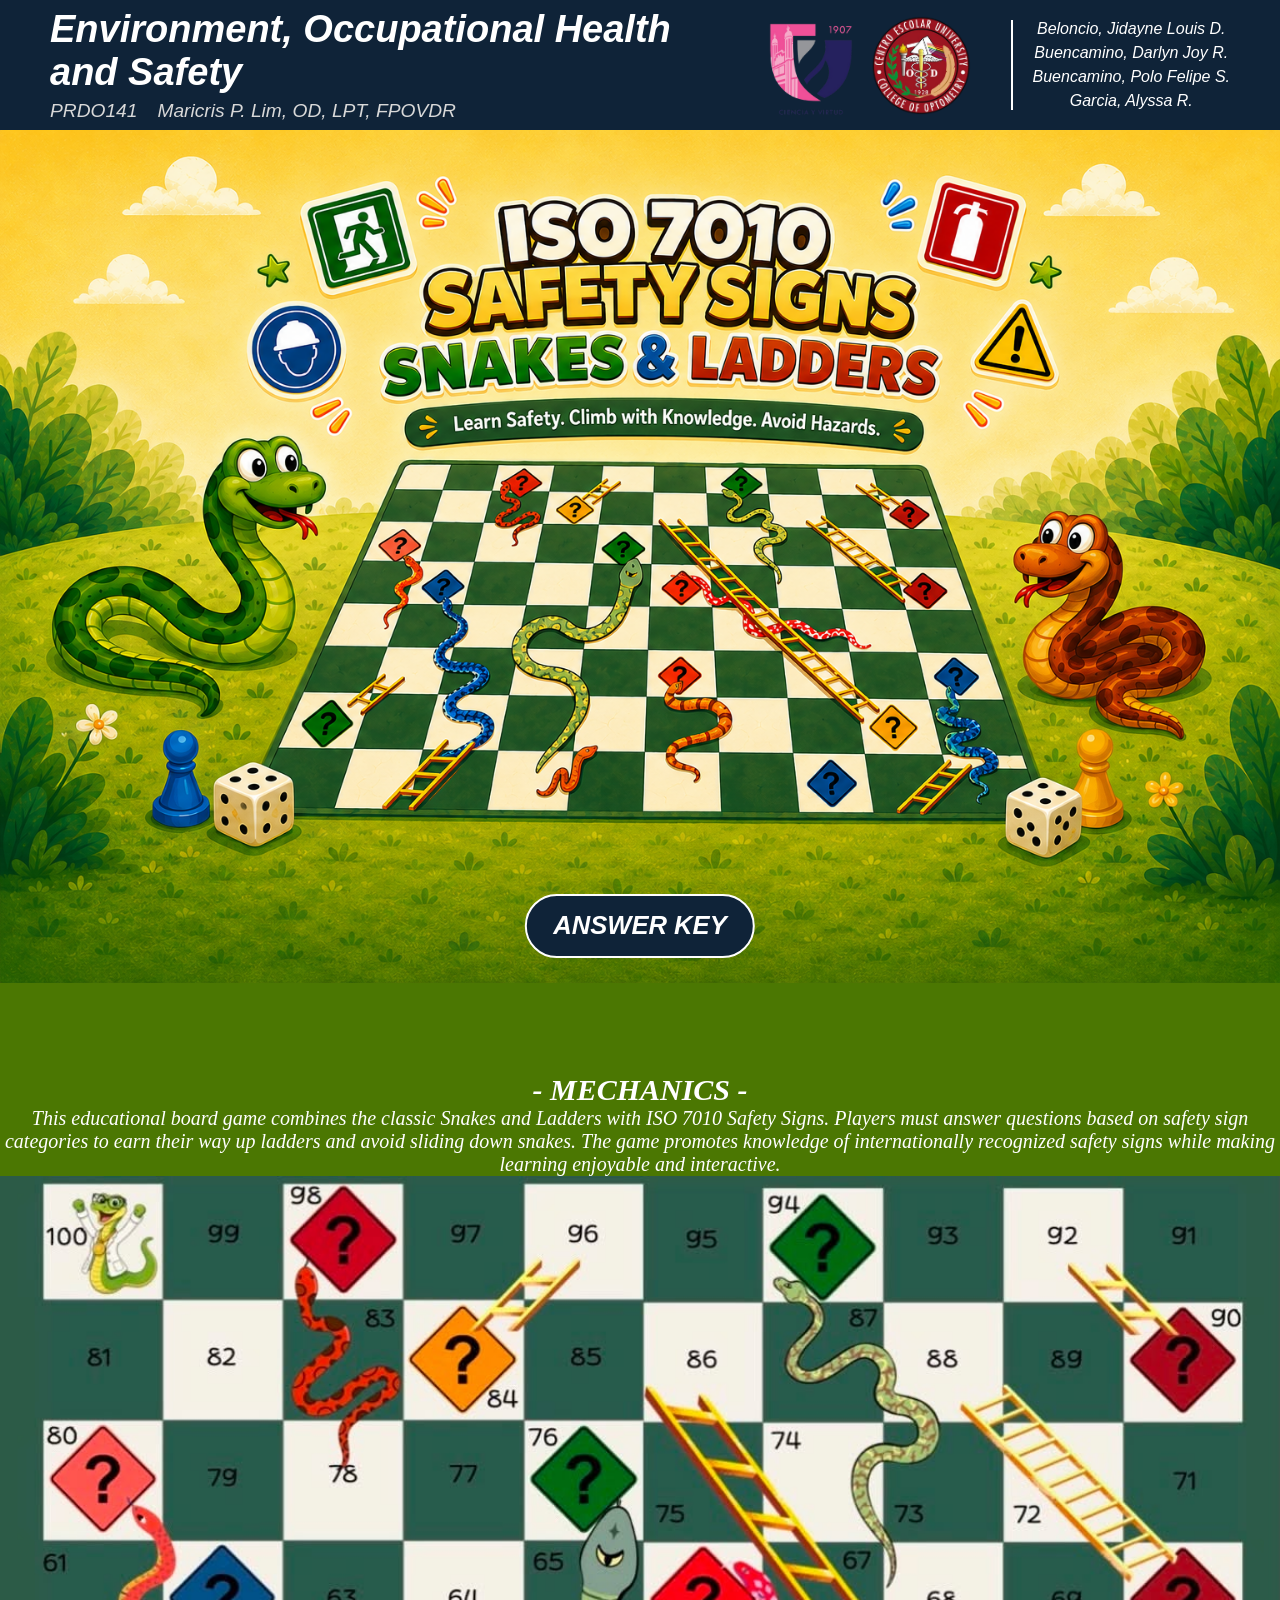
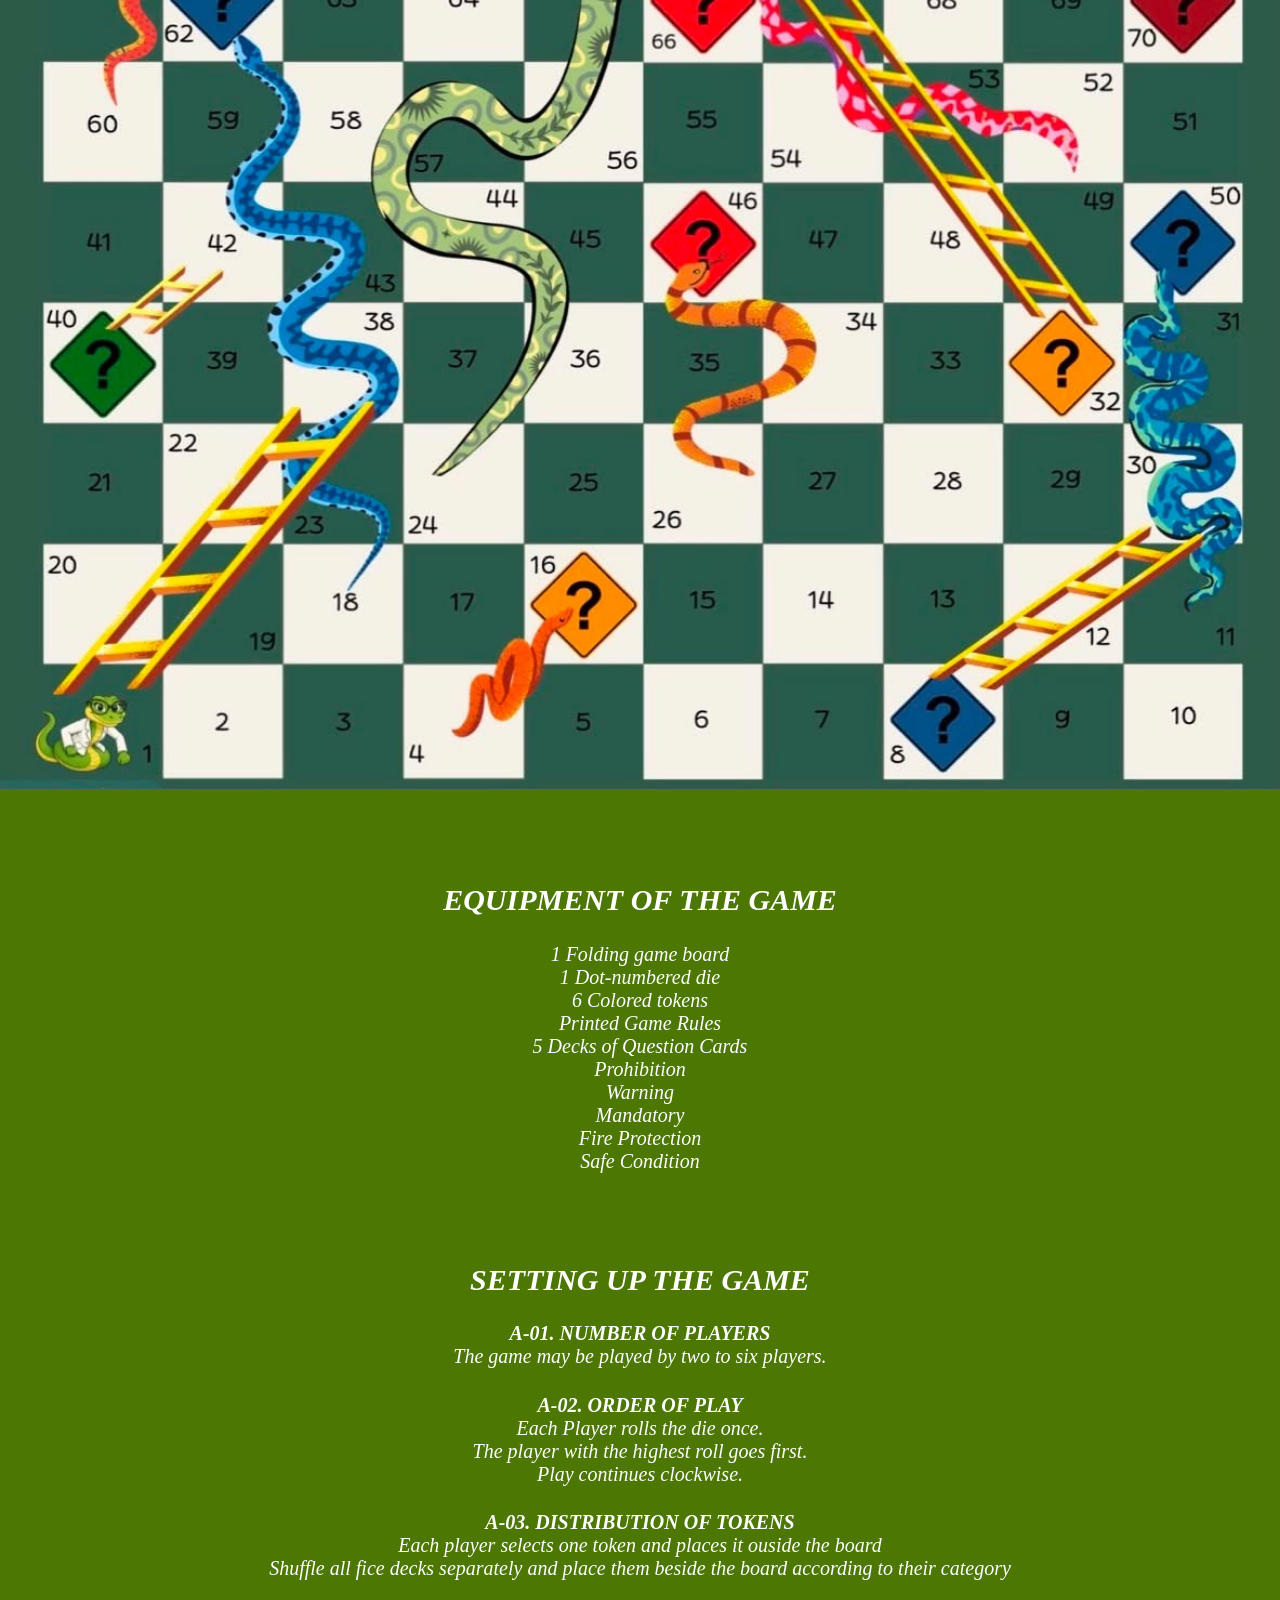
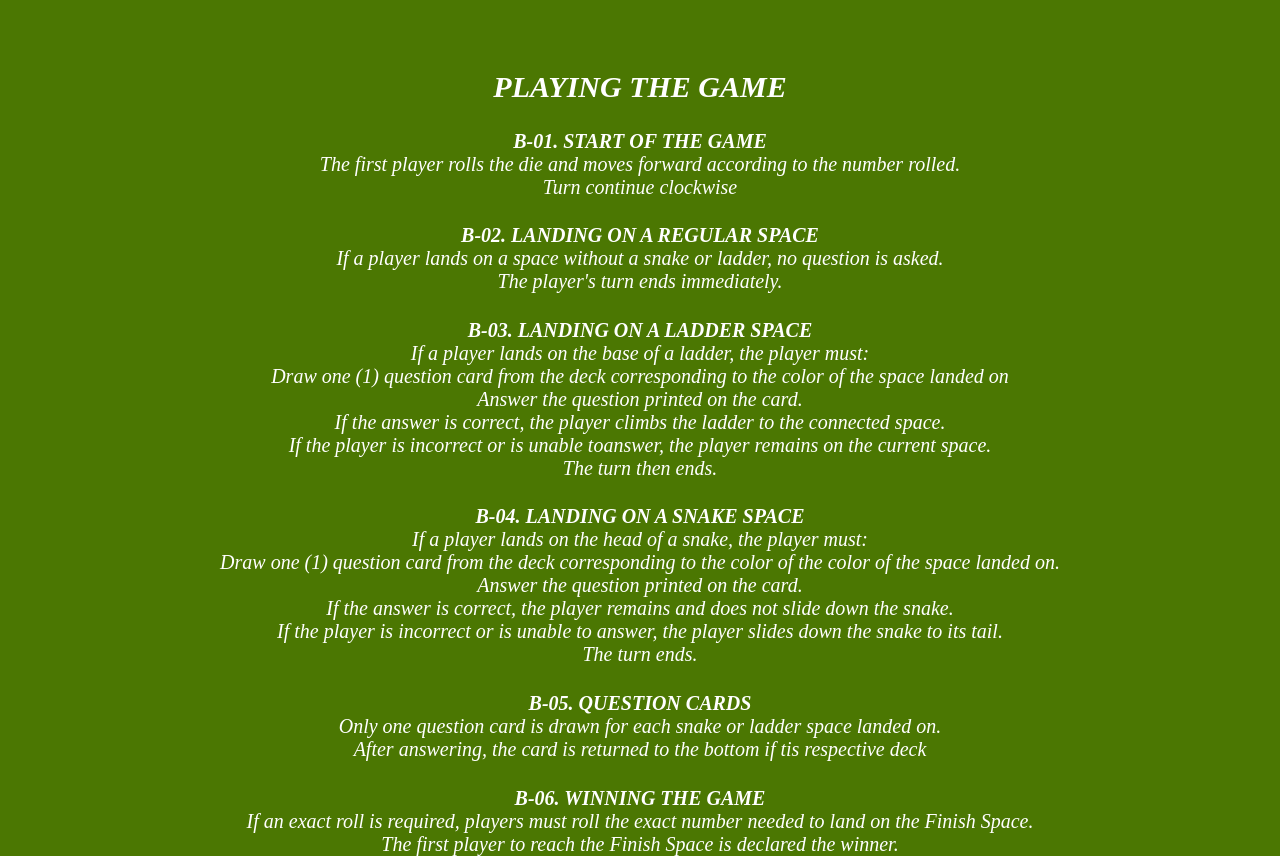
==== commit 386bc225: "Add files via upload" ====
--- a/index.html
+++ b/index.html
@@ -62,102 +62,102 @@
 
         <h2 class="equip">EQUIPMENT OF THE GAME</h2>
         <ul>
-            <li>&bull; 1 Folding game board</li>
-            <li>&bull; 1 Dot-numbered die</li>
-            <li>&bull; 6 Colored tokens</li>
-            <li>&bull; Printed Game Rules</li>
-            <li>&bull; 5 Decks of Question Cards</li>
-            <li>&bull; Prohibition</li>
-            <li>&bull; Warning</li>
-            <li>&bull; Mandatory</li>
-            <li>&bull; Fire Protection</li>
-            <li>&bull; Safe Condition</li>
+            <li> 1 Folding game board</li>
+            <li> 1 Dot-numbered die</li>
+            <li> 6 Colored tokens</li>
+            <li> Printed Game Rules</li>
+            <li> 5 Decks of Question Cards</li>
+            <li> Prohibition</li>
+            <li> Warning</li>
+            <li> Mandatory</li>
+            <li> Fire Protection</li>
+            <li> Safe Condition</li>
         </ul>
         </div>
         <!-- space -->
         <div class="setting">
         <h2 class="set">SETTING UP THE GAME</h2>
         <b>A-01. NUMBER OF PLAYERS</b>
-        <P>&bull; The game may be played by two to six players.</P>
+        <P> The game may be played by two to six players.</P>
         <p></p>
         <b>A-02. ORDER OF PLAY</b>
-        <P>&bull; Each Player rolls the die once.</P>
-        <p>&bull; The player with the highest roll goes first.</p>
-        <p>&bull; Play continues clockwise.</p>
+        <P> Each Player rolls the die once.</P>
+        <p> The player with the highest roll goes first.</p>
+        <p> Play continues clockwise.</p>
         <p></p>
         <b>A-03. DISTRIBUTION OF TOKENS</b>
-        <p>&bull; Each player selects one token and places it ouside the board</p>
-        <p>&bull; Shuffle all fice decks separately and place them beside the board according to their category</p>
+        <p> Each player selects one token and places it ouside the board</p>
+        <p> Shuffle all fice decks separately and place them beside the board according to their category</p>
 
         </div>
         <!-- space -->
          <div class="playing">
          <h2 class="play">PLAYING THE GAME</h2>
          <b>B-01. START OF THE GAME</b>
-         <ol>
-            <li>&bull; The first player rolls the die and moves forward according 
+         <ul>
+            <li> The first player rolls the die and moves forward according 
                 to the number rolled.
             </li>
-            <li>&bull; Turn continue clockwise</li>
-         </ol>
+            <li> Turn continue clockwise</li>
+         </ul>
          <p></p>
          <b>B-02. LANDING ON A REGULAR SPACE</b>
-         <ol>
-            <li>&bull; If a player lands on a space without a snake or ladder, 
+         <ul>
+            <li> If a player lands on a space without a snake or ladder, 
                 no question is asked.
             </li>
-            <li>&bull; The player's turn ends immediately.</li>
-         </ol>
+            <li> The player's turn ends immediately.</li>
+         </ul>
          <p></p>
          <b>B-03. LANDING ON A LADDER SPACE</b>
-         <ol>
-            <li>&bull; If a player lands on the base of a ladder, the player must:</li>
-            <li>&bull; Draw one (1) question card from the deck corresponding to the 
+         <ul>
+            <li> If a player lands on the base of a ladder, the player must:</li>
+            <li> Draw one (1) question card from the deck corresponding to the 
                 color of the space landed on
             </li>
-            <li>&bull; Answer the question printed on the card.</li>
-            <li>&bull; If the answer is correct, the player climbs the ladder to the 
+            <li> Answer the question printed on the card.</li>
+            <li> If the answer is correct, the player climbs the ladder to the 
                 connected space.
             </li>
             <li>
-                &bull; If the player is incorrect or is unable toanswer, the player remains on 
+                 If the player is incorrect or is unable toanswer, the player remains on 
                 the current space.
             </li>
-            <li>&bull; The turn then ends.</li>
-         </ol>
+            <li> The turn then ends.</li>
+         </ul>
          <b>B-04. LANDING ON A SNAKE SPACE</b>
-         <ol>
-            <li>&bull; If a player lands on the head of a snake, the player must: </li>
-            <li>&bull; Draw one (1) question card from the deck corresponding to the color of the 
+         <ul>
+            <li> If a player lands on the head of a snake, the player must: </li>
+            <li> Draw one (1) question card from the deck corresponding to the color of the 
                 color of the space landed on.
             </li>
-            <li>&bull; Answer the question printed on the card.</li>
-            <li>&bull; If the answer is correct, the player remains and does not slide 
+            <li> Answer the question printed on the card.</li>
+            <li> If the answer is correct, the player remains and does not slide 
                 down the snake.
             </li>
-            <li>&bull; If the player is incorrect or is unable to answer, the player 
+            <li> If the player is incorrect or is unable to answer, the player 
                 slides down the snake to its tail.
             </li>
-            <li>&bull; The turn ends.</li>
-         </ol>
+            <li> The turn ends.</li>
+         </ul>
          <b>B-05. QUESTION CARDS</b>
-         <ol>
-            <li>&bull; Only one question card is drawn for each snake or ladder 
+         <ul>
+            <li> Only one question card is drawn for each snake or ladder 
                 space landed on.
             </li>
-            <li>&bull; After answering, the card is returned to the bottom if tis respective deck</li>
+            <li> After answering, the card is returned to the bottom if tis respective deck</li>
 
-         </ol>
+         </ul>
          <b>B-06. WINNING THE GAME</b>
-         <ol>
+         <ul>
             <li>
-                &bull; If an exact roll is required, players must roll the exact number needed to land 
+                 If an exact roll is required, players must roll the exact number needed to land 
             on the Finish Space.
             </li>
             <li>
-                &bull; The first player to reach the Finish Space is declared the winner.
+                 The first player to reach the Finish Space is declared the winner.
             </li>
-         </ol>
+         </ul>
 
     </div>
 
--- a/landing-page-style.css
+++ b/landing-page-style.css
@@ -196,9 +196,7 @@
 }
 
 .mech-description{
-  display: grid;
-  place-items: center; /* Centers both horizontally and vertically */
-  height: 200px;
+  text-align: center;
 }
 
 .board-img {
@@ -248,8 +246,8 @@
 .mandatory,
 .fire,
 .Safe {
-    width: 30%;
-    margin: 1px auto;
+    width: min(700px, 90%);
+    margin: 50px auto;
     line-height: 1.8;
 }
 
@@ -384,4 +382,113 @@
         font-size: clamp(.6rem, 1.6vw, .8rem);
         margin: 2px 0;
     }
+}
+
+@media (max-width: 768px) {
+
+    /* Main sections */
+    .mechanics-txt,
+    .equipment,
+    .setting,
+    .playing,
+    .answer-key-tab,
+    .prohibition,
+    .warning-card,
+    .mandatory,
+    .fire,
+    .Safe {
+        width: 90%;
+        margin: 40px auto;
+        font-size: 16px;
+        line-height: 1.7;
+        text-align: center;
+    }
+
+    /* Main titles */
+    .title-ans,
+    .ans-h1 {
+        font-size: clamp(1.8rem, 6vw, 2.3rem);
+        margin-bottom: 20px;
+    }
+
+    .question {
+        font-size: clamp(1rem, 4vw, 1.4rem);
+        margin-top: 20px;
+    }
+
+    /* Section titles */
+    .mechanics-txt h2,
+    .equipment h2,
+    .setting h2,
+    .playing h2 {
+        font-size: clamp(1.5rem, 5vw, 2rem);
+        margin-bottom: 20px;
+    }
+
+    /* Paragraphs */
+    .mechanics-txt p,
+    .equipment p,
+    .setting p,
+    .playing p,
+    .prohibition p,
+    .warning-card p,
+    .mandatory p,
+    .fire p,
+    .Safe p {
+        font-size: clamp(0.95rem, 3vw, 1.1rem);
+        line-height: 1.8;
+    }
+
+    /* Lists */
+    .equipment ul,
+    .playing ol,
+    .setting ol,
+    .prohibition ol,
+    .warning-card ol,
+    .mandatory ol,
+    .fire ol,
+    .Safe ol,
+    .prohibition ul,
+    .mandatory ul {
+        width: 100%;
+        padding-left: 20px;
+        text-align: left;
+    }
+
+    .equipment li,
+    .playing li,
+    .setting li,
+    .prohibition li,
+    .warning-card li,
+    .mandatory li,
+    .fire li,
+    .Safe li {
+        font-size: clamp(0.95rem, 3vw, 1.1rem);
+        line-height: 1.8;
+        margin-bottom: 10px;
+    }
+
+    /* Bold headings */
+    b {
+        display: block;
+        font-size: clamp(1rem, 3.5vw, 1.2rem);
+        margin-top: 25px;
+        margin-bottom: 10px;
+    }
+
+    /* Description */
+    .mech-description {
+        width: 100%;
+        height: auto;
+        padding: 0 10px;
+        font-size: clamp(0.95rem, 3vw, 1.1rem);
+        line-height: 1.8;
+    }
+
+    /* Board image */
+    .board-img {
+        width: 100%;
+        height: auto;
+        margin-top: 25px;
+    }
 }
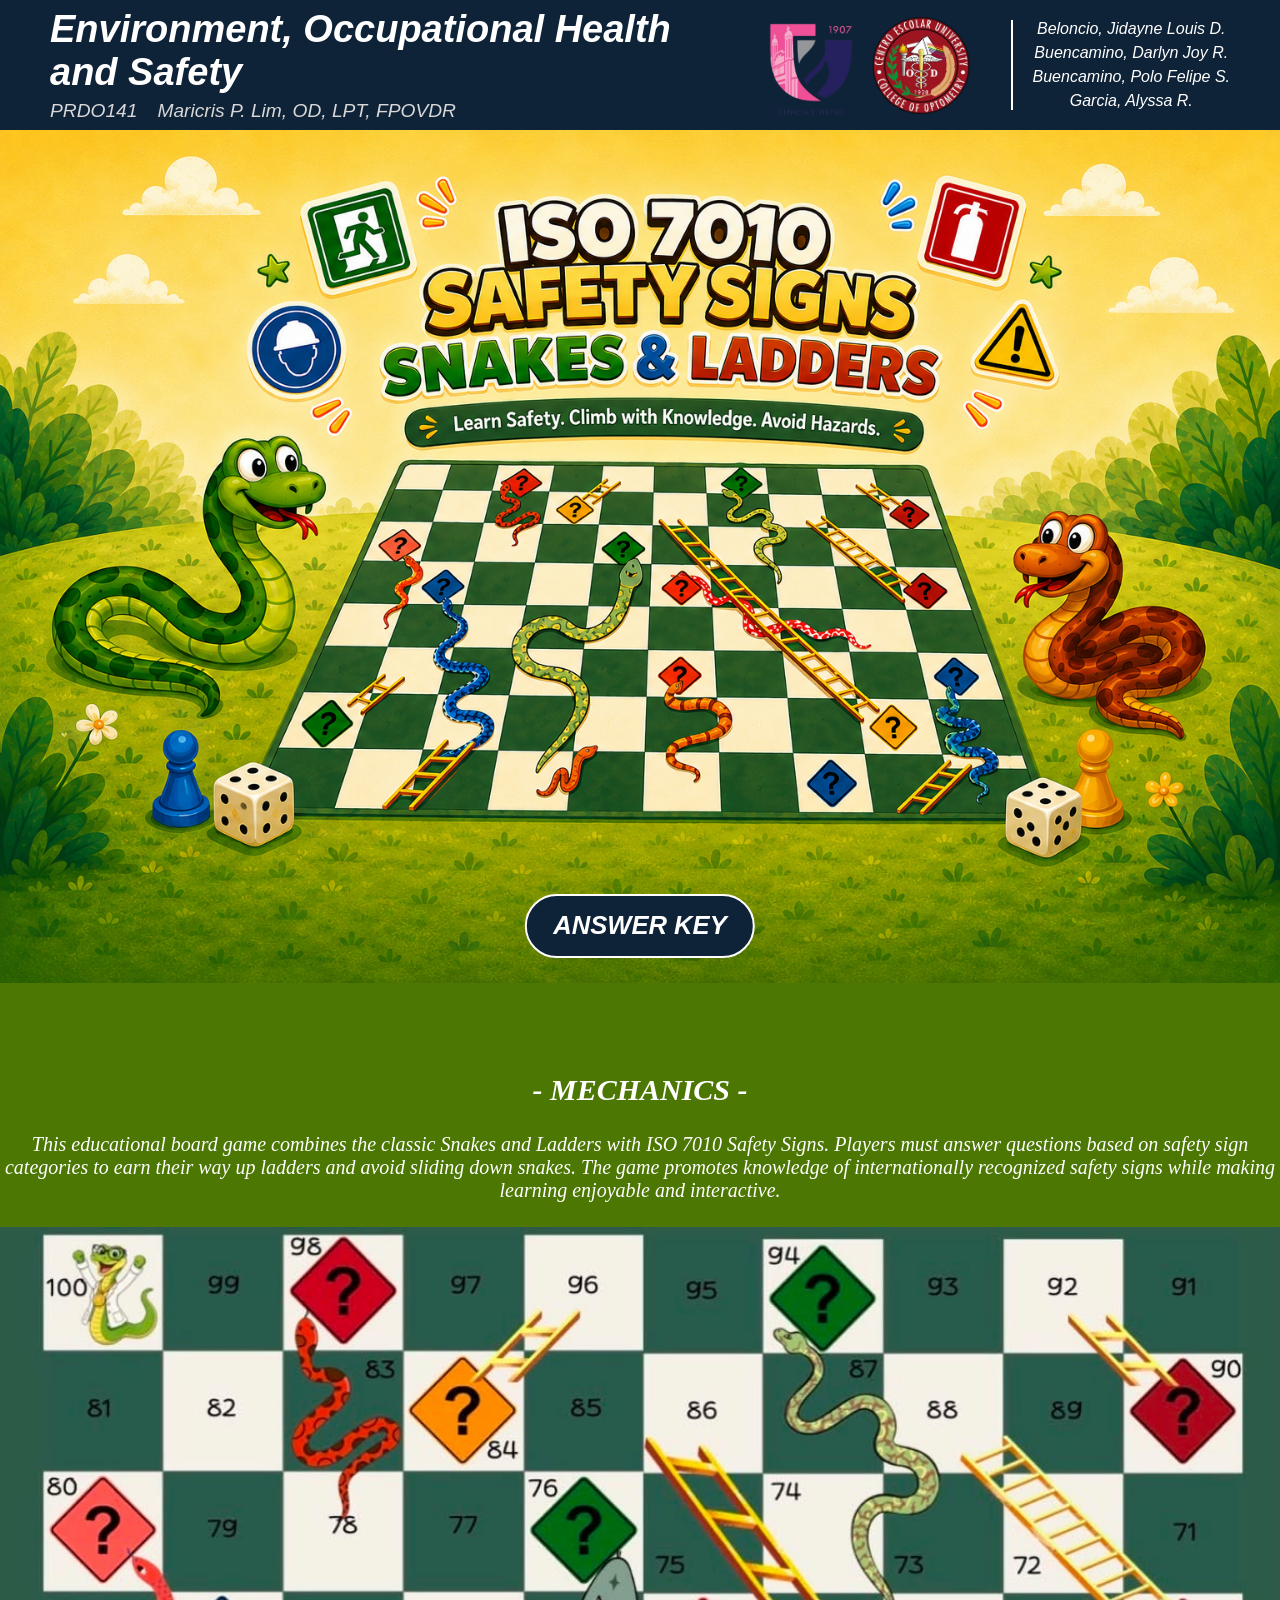
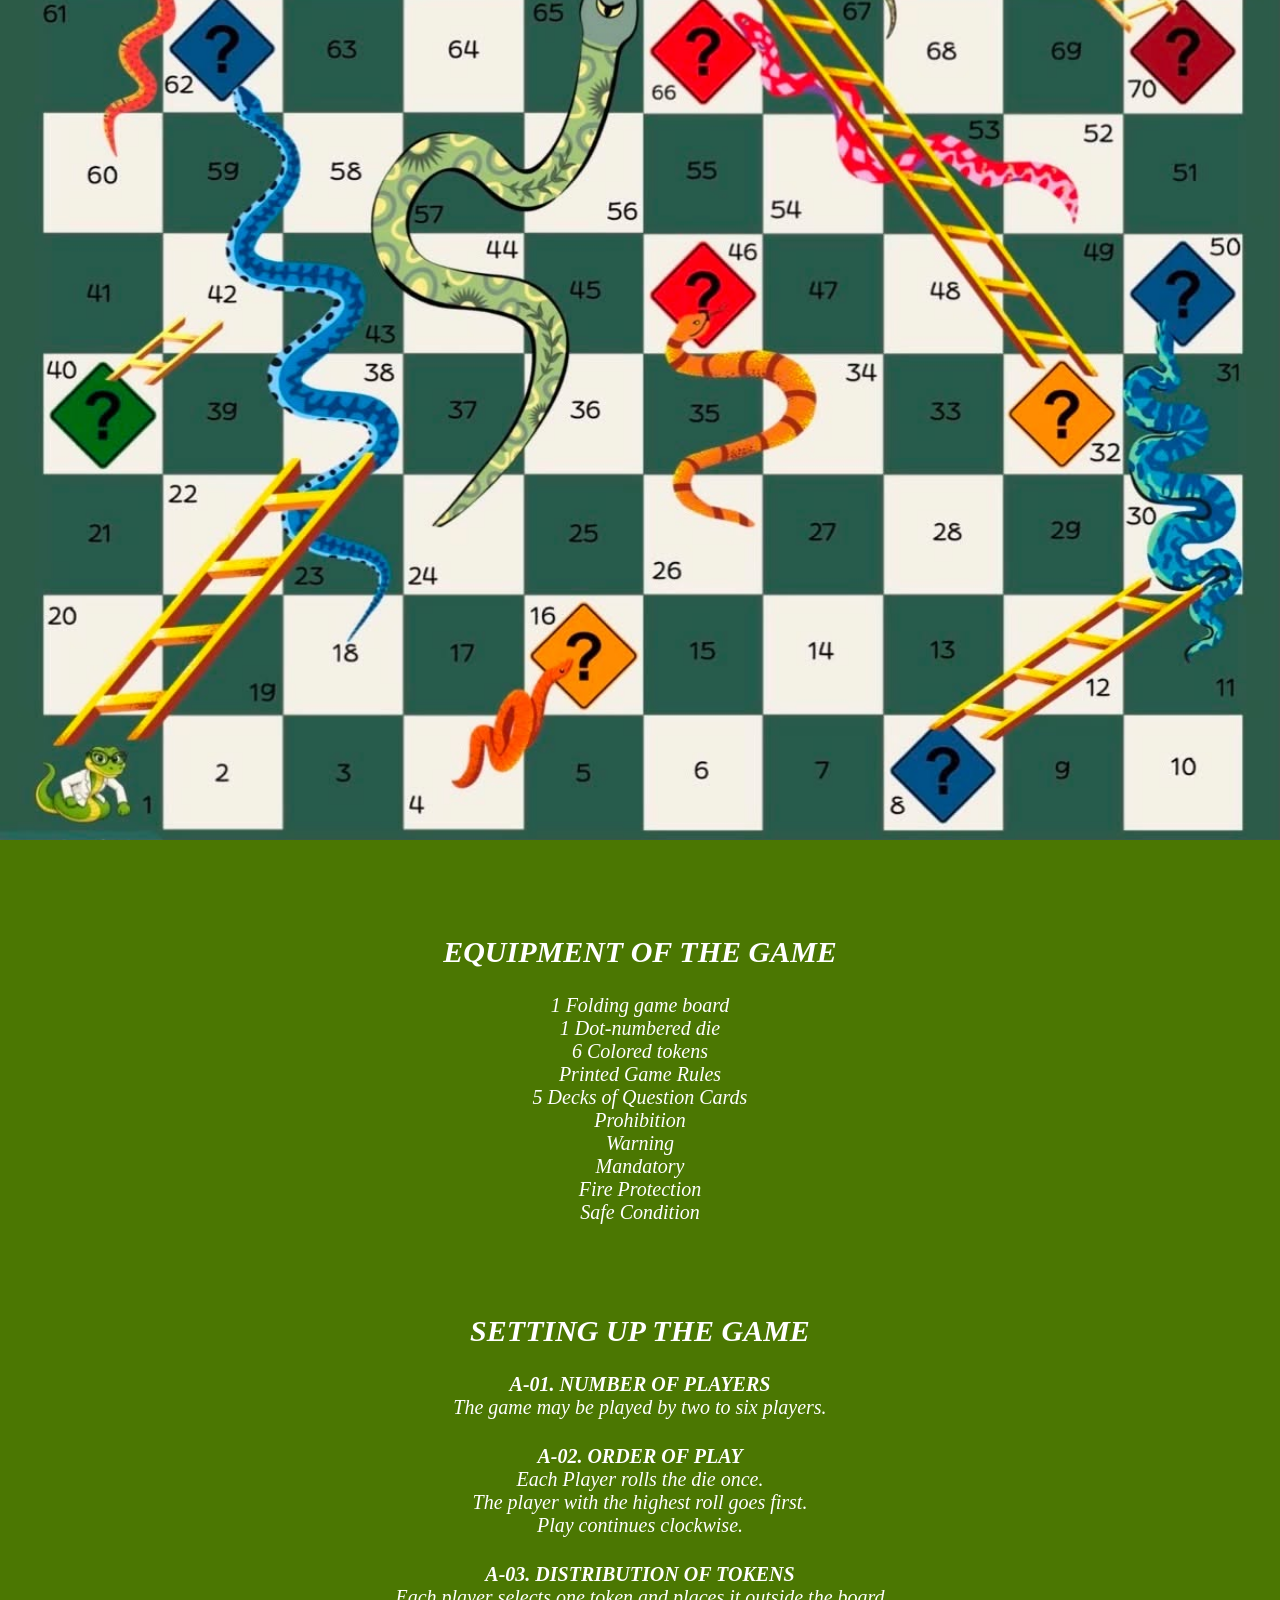
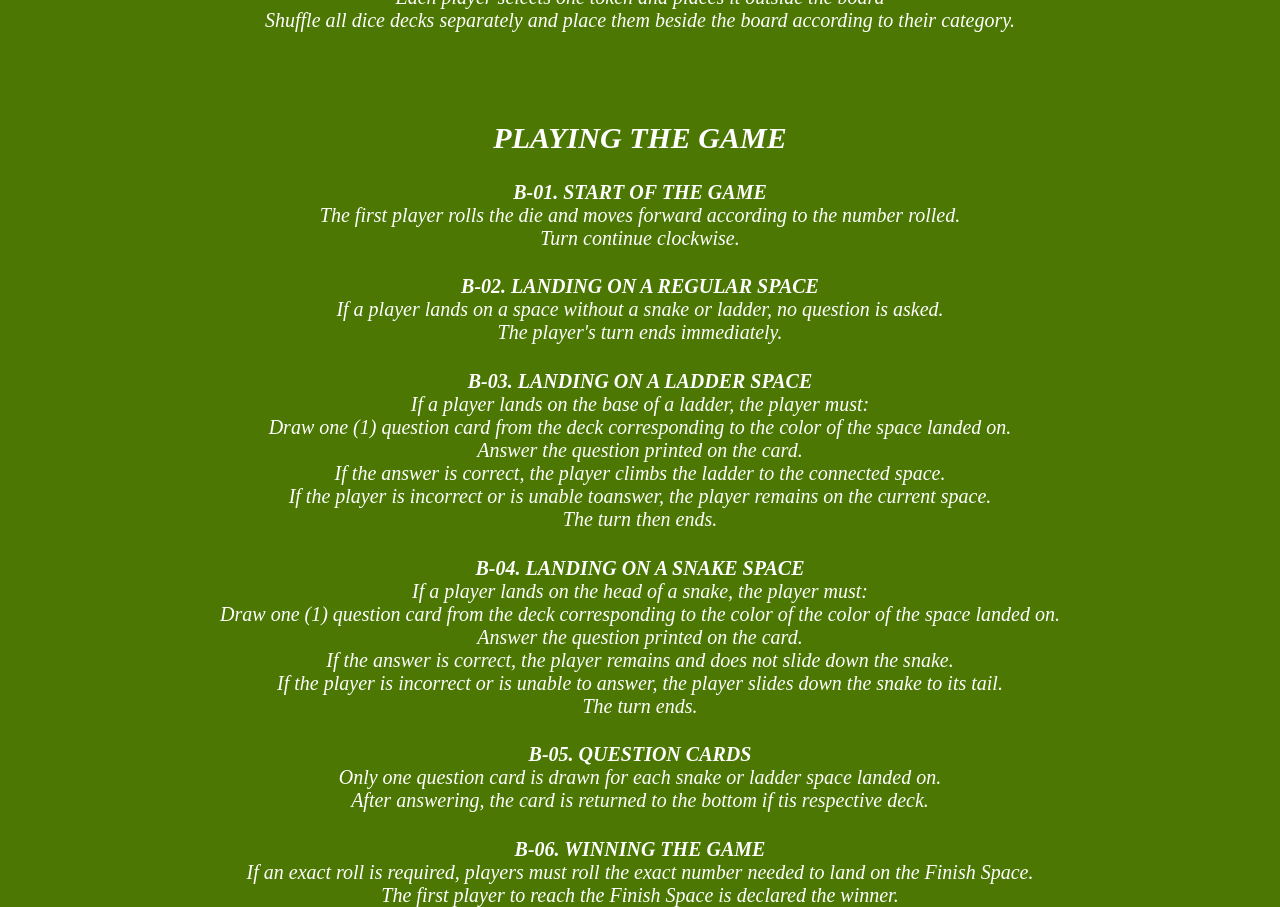
==== commit 13fd448f: "Add files via upload" ====
--- a/index.html
+++ b/index.html
@@ -67,11 +67,13 @@
             <li> 6 Colored tokens</li>
             <li> Printed Game Rules</li>
             <li> 5 Decks of Question Cards</li>
+            <ul>
             <li> Prohibition</li>
             <li> Warning</li>
             <li> Mandatory</li>
             <li> Fire Protection</li>
             <li> Safe Condition</li>
+            </ul>
         </ul>
         </div>
         <!-- space -->
@@ -86,8 +88,8 @@
         <p> Play continues clockwise.</p>
         <p></p>
         <b>A-03. DISTRIBUTION OF TOKENS</b>
-        <p> Each player selects one token and places it ouside the board</p>
-        <p> Shuffle all fice decks separately and place them beside the board according to their category</p>
+        <p> Each player selects one token and places it outside the board</p>
+        <p> Shuffle all dice decks separately and place them beside the board according to their category.</p>
 
         </div>
         <!-- space -->
@@ -98,7 +100,7 @@
             <li> The first player rolls the die and moves forward according 
                 to the number rolled.
             </li>
-            <li> Turn continue clockwise</li>
+            <li> Turn continue clockwise.</li>
          </ul>
          <p></p>
          <b>B-02. LANDING ON A REGULAR SPACE</b>
@@ -113,7 +115,7 @@
          <ul>
             <li> If a player lands on the base of a ladder, the player must:</li>
             <li> Draw one (1) question card from the deck corresponding to the 
-                color of the space landed on
+                color of the space landed on.
             </li>
             <li> Answer the question printed on the card.</li>
             <li> If the answer is correct, the player climbs the ladder to the 
@@ -145,7 +147,7 @@
             <li> Only one question card is drawn for each snake or ladder 
                 space landed on.
             </li>
-            <li> After answering, the card is returned to the bottom if tis respective deck</li>
+            <li> After answering, the card is returned to the bottom if tis respective deck.</li>
 
          </ul>
          <b>B-06. WINNING THE GAME</b>
--- a/landing-page-style.css
+++ b/landing-page-style.css
@@ -198,6 +198,11 @@
 .mech-description{
   text-align: center;
 }
+.mech-description{
+  margin-top: 2%;
+  margin-bottom: 2%;
+  
+}
 
 .board-img {
   position: relative;
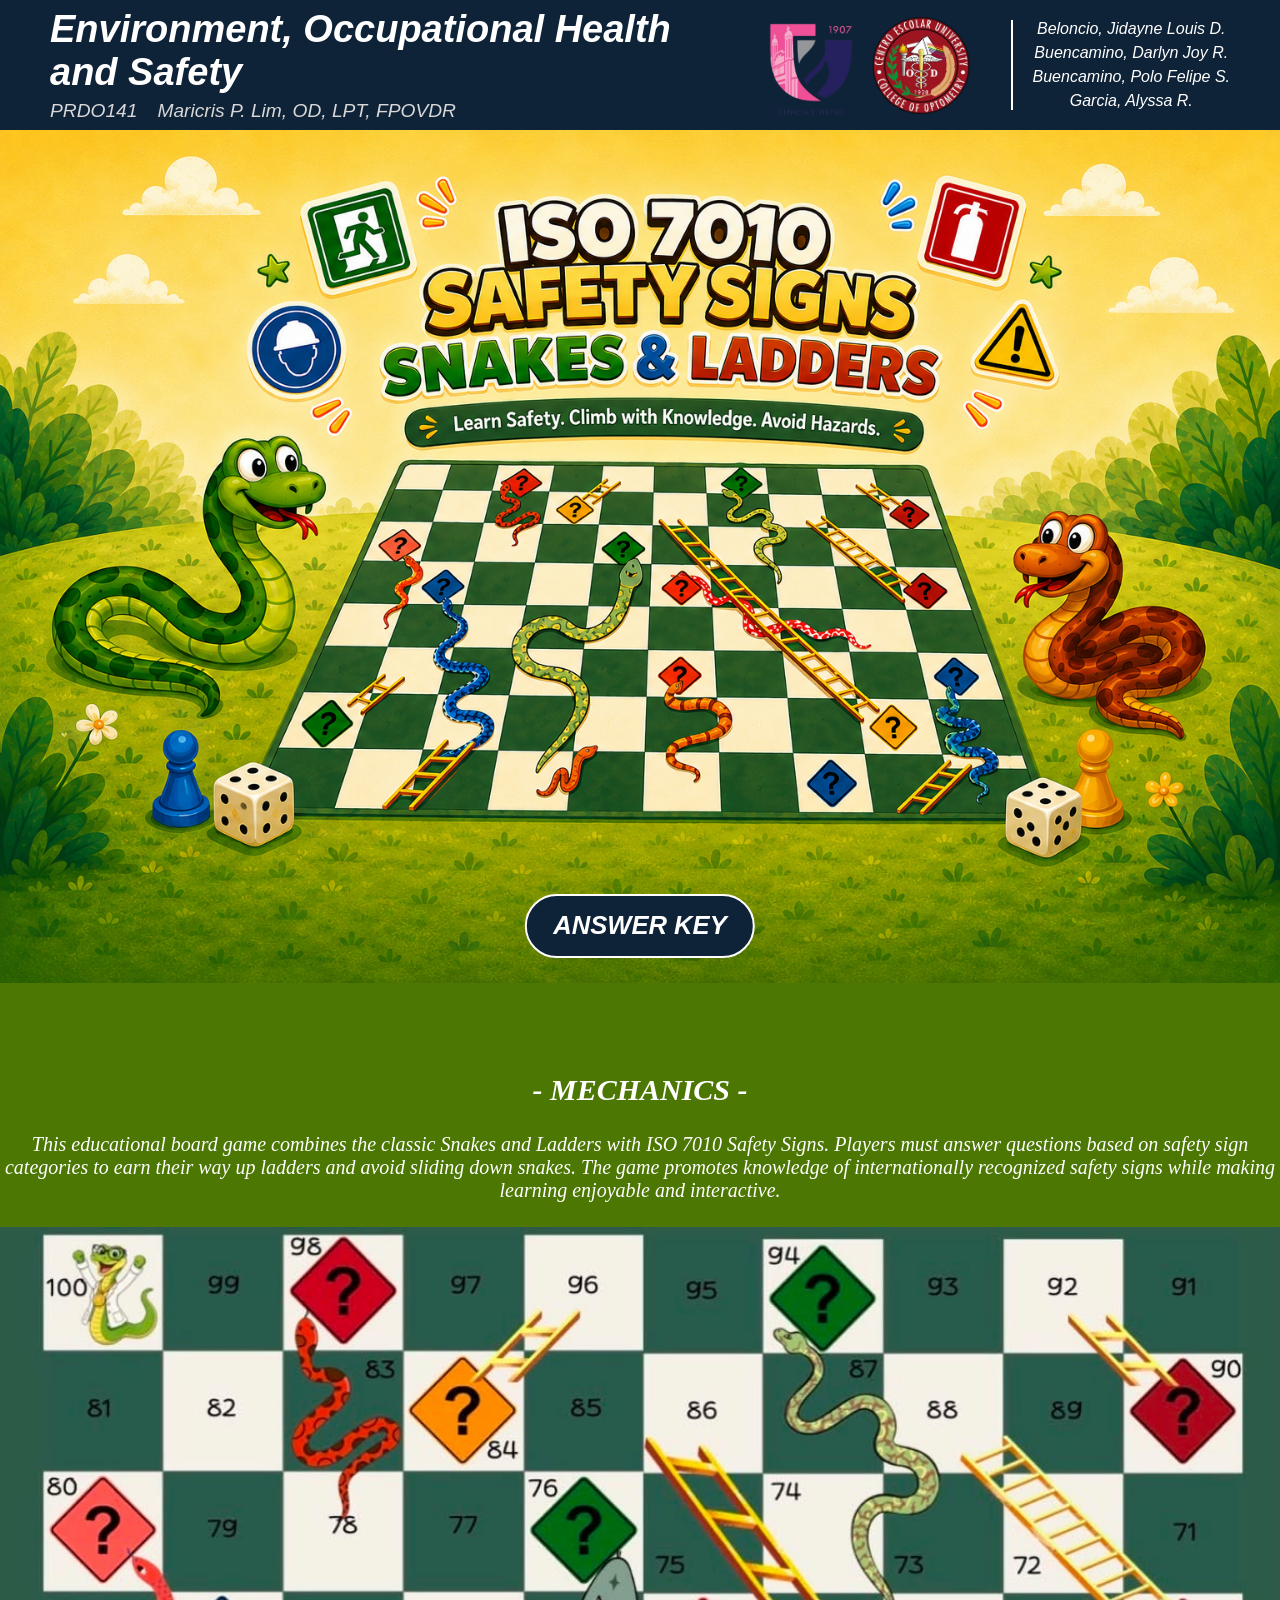
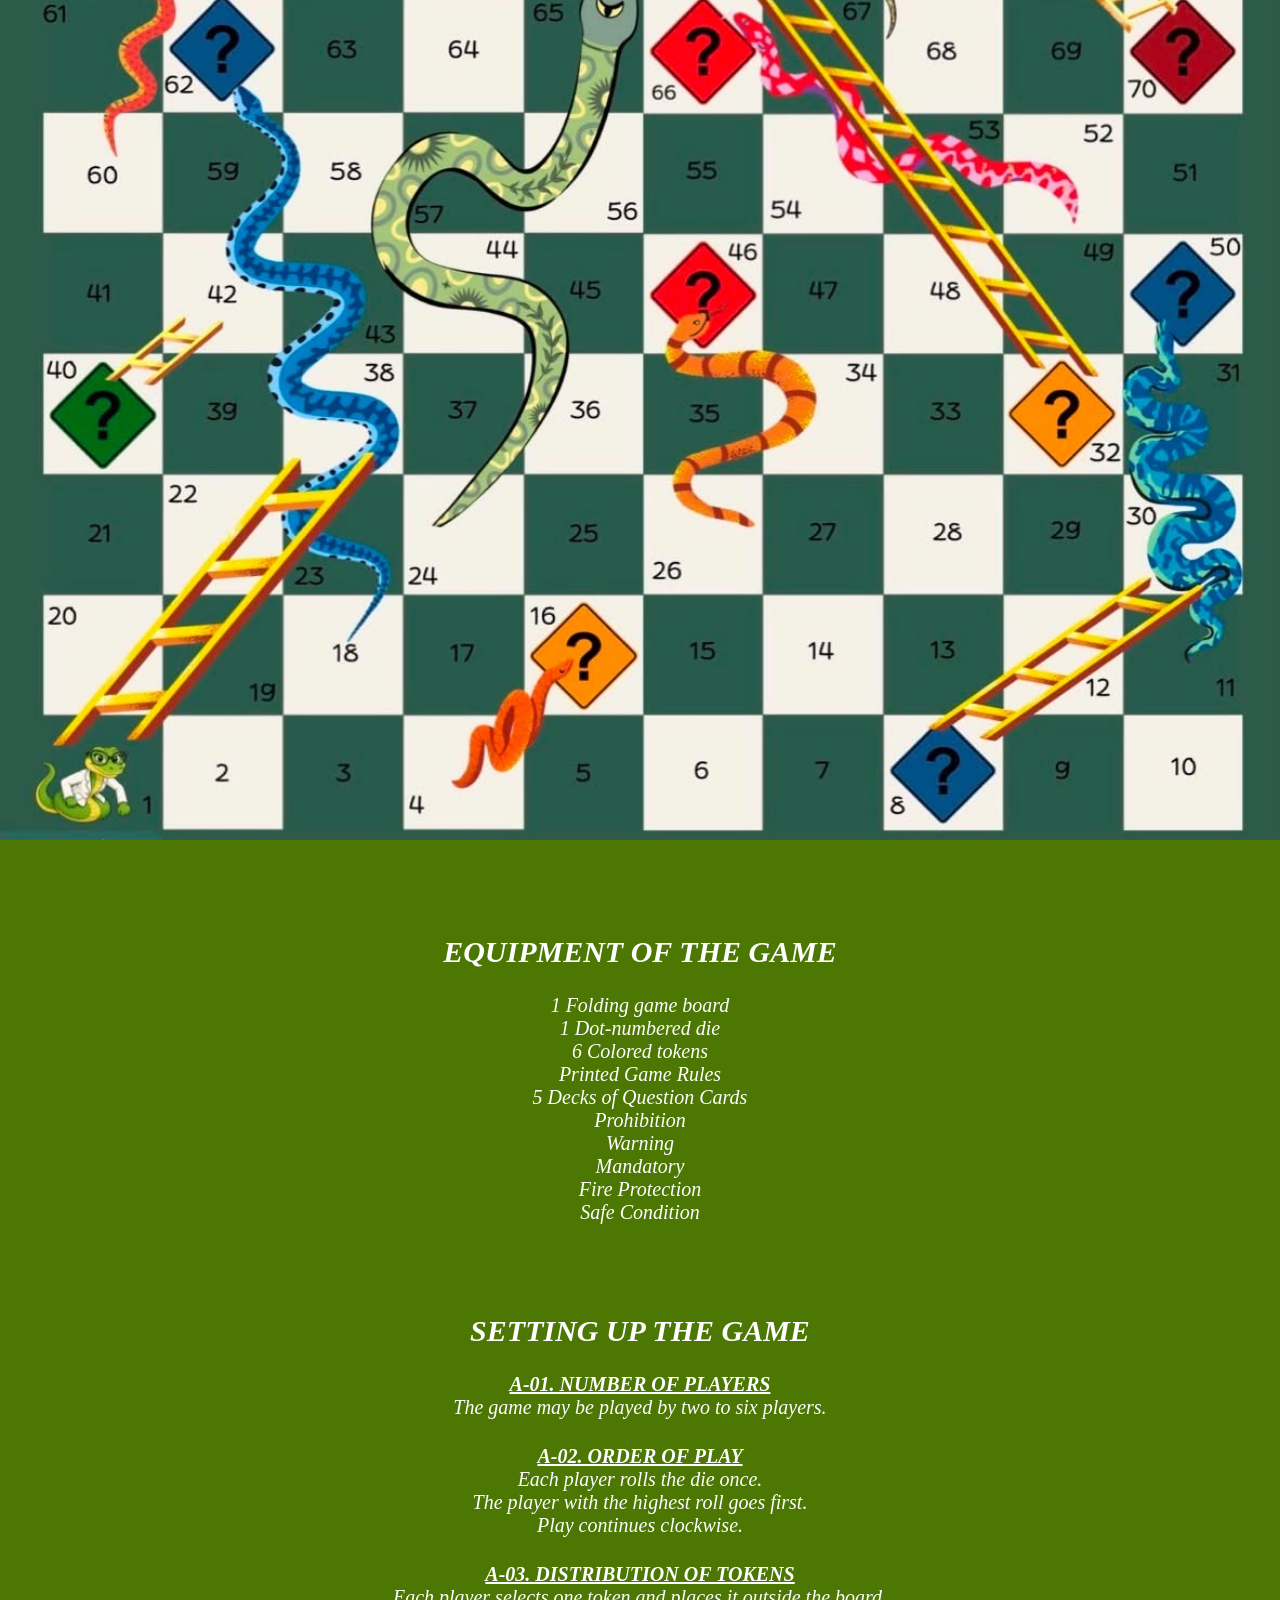
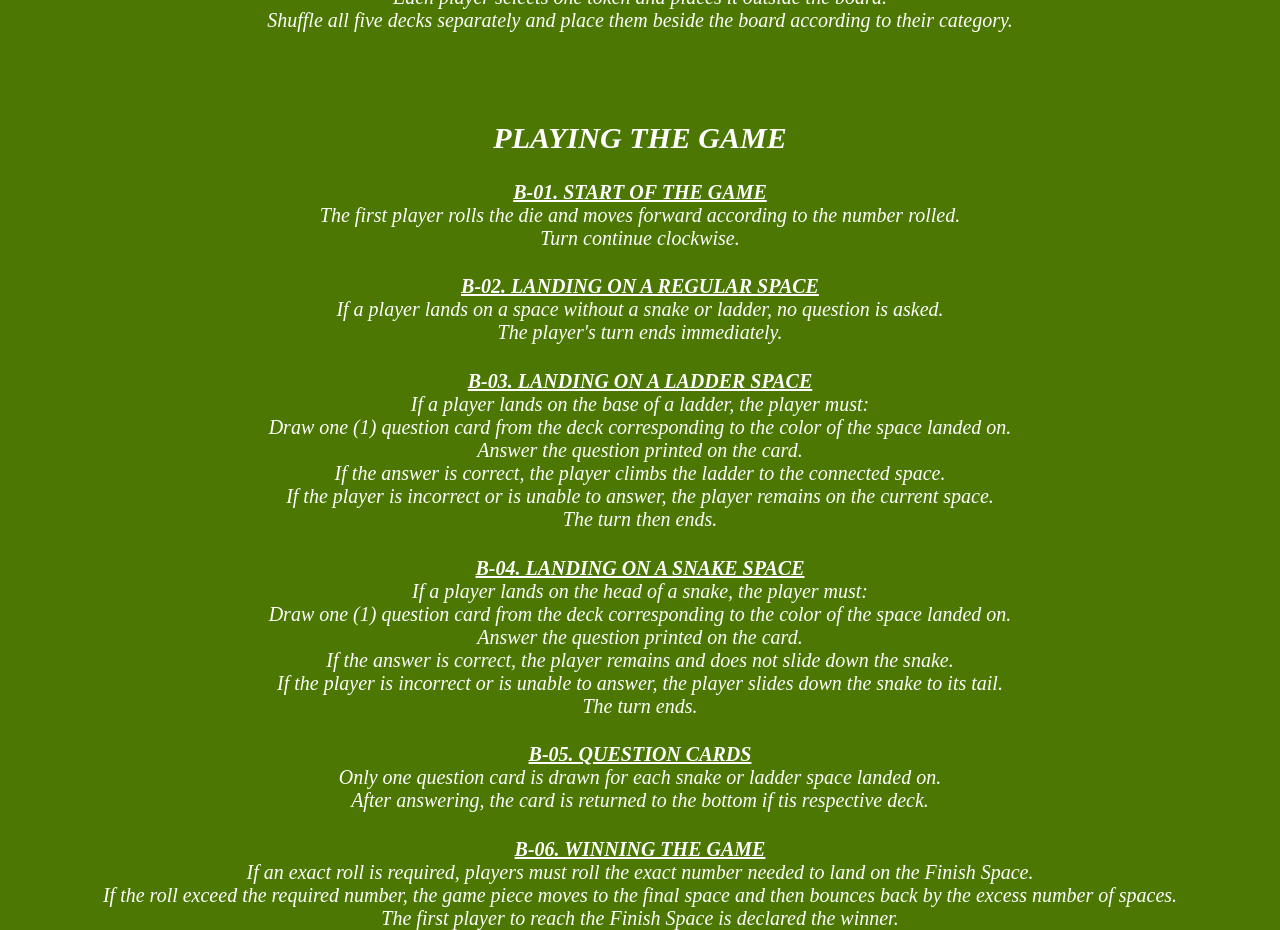
==== commit 66365952: "Add files via upload" ====
--- a/index.html
+++ b/index.html
@@ -79,23 +79,23 @@
         <!-- space -->
         <div class="setting">
         <h2 class="set">SETTING UP THE GAME</h2>
-        <b>A-01. NUMBER OF PLAYERS</b>
+        <b><span style="text-decoration: underline;">A-01. NUMBER OF PLAYERS</span></b>
         <P> The game may be played by two to six players.</P>
         <p></p>
-        <b>A-02. ORDER OF PLAY</b>
-        <P> Each Player rolls the die once.</P>
+        <b><span style="text-decoration: underline;">A-02. ORDER OF PLAY</span></b>
+        <P> Each player rolls the die once.</P>
         <p> The player with the highest roll goes first.</p>
         <p> Play continues clockwise.</p>
         <p></p>
-        <b>A-03. DISTRIBUTION OF TOKENS</b>
-        <p> Each player selects one token and places it outside the board</p>
-        <p> Shuffle all dice decks separately and place them beside the board according to their category.</p>
+        <b><span><span style="text-decoration: underline;">A-03. DISTRIBUTION OF TOKENS </span></b>
+        <p> Each player selects one token and places it outside the board.</p>
+        <p> Shuffle all five decks separately and place them beside the board according to their category.</p>
 
         </div>
         <!-- space -->
          <div class="playing">
          <h2 class="play">PLAYING THE GAME</h2>
-         <b>B-01. START OF THE GAME</b>
+         <b><span><span style="text-decoration: underline;">B-01. START OF THE GAME</span></b>
          <ul>
             <li> The first player rolls the die and moves forward according 
                 to the number rolled.
@@ -103,7 +103,7 @@
             <li> Turn continue clockwise.</li>
          </ul>
          <p></p>
-         <b>B-02. LANDING ON A REGULAR SPACE</b>
+         <b><span style="text-decoration: underline;">B-02. LANDING ON A REGULAR SPACE</span></b>
          <ul>
             <li> If a player lands on a space without a snake or ladder, 
                 no question is asked.
@@ -111,7 +111,7 @@
             <li> The player's turn ends immediately.</li>
          </ul>
          <p></p>
-         <b>B-03. LANDING ON A LADDER SPACE</b>
+         <b><span><span style="text-decoration: underline;">B-03. LANDING ON A LADDER SPACE</span></b>
          <ul>
             <li> If a player lands on the base of a ladder, the player must:</li>
             <li> Draw one (1) question card from the deck corresponding to the 
@@ -122,16 +122,15 @@
                 connected space.
             </li>
             <li>
-                 If the player is incorrect or is unable toanswer, the player remains on 
+                 If the player is incorrect or is unable to answer, the player remains on 
                 the current space.
             </li>
             <li> The turn then ends.</li>
          </ul>
-         <b>B-04. LANDING ON A SNAKE SPACE</b>
+         <b><span style="text-decoration: underline;">B-04. LANDING ON A SNAKE SPACE</span></b>
          <ul>
             <li> If a player lands on the head of a snake, the player must: </li>
-            <li> Draw one (1) question card from the deck corresponding to the color of the 
-                color of the space landed on.
+            <li> Draw one (1) question card from the deck corresponding to the color of the space landed on.
             </li>
             <li> Answer the question printed on the card.</li>
             <li> If the answer is correct, the player remains and does not slide 
@@ -142,7 +141,7 @@
             </li>
             <li> The turn ends.</li>
          </ul>
-         <b>B-05. QUESTION CARDS</b>
+         <b><span style="text-decoration: underline;">B-05. QUESTION CARDS</span></b>
          <ul>
             <li> Only one question card is drawn for each snake or ladder 
                 space landed on.
@@ -150,11 +149,14 @@
             <li> After answering, the card is returned to the bottom if tis respective deck.</li>
 
          </ul>
-         <b>B-06. WINNING THE GAME</b>
+         <b> <span style="text-decoration: underline;">B-06. WINNING THE GAME</span></b>
          <ul>
             <li>
                  If an exact roll is required, players must roll the exact number needed to land 
             on the Finish Space.
+            </li>
+            <li>If the roll exceed the required number, the game piece moves to the final space and then bounces back 
+                by the excess number of spaces.
             </li>
             <li>
                  The first player to reach the Finish Space is declared the winner.
